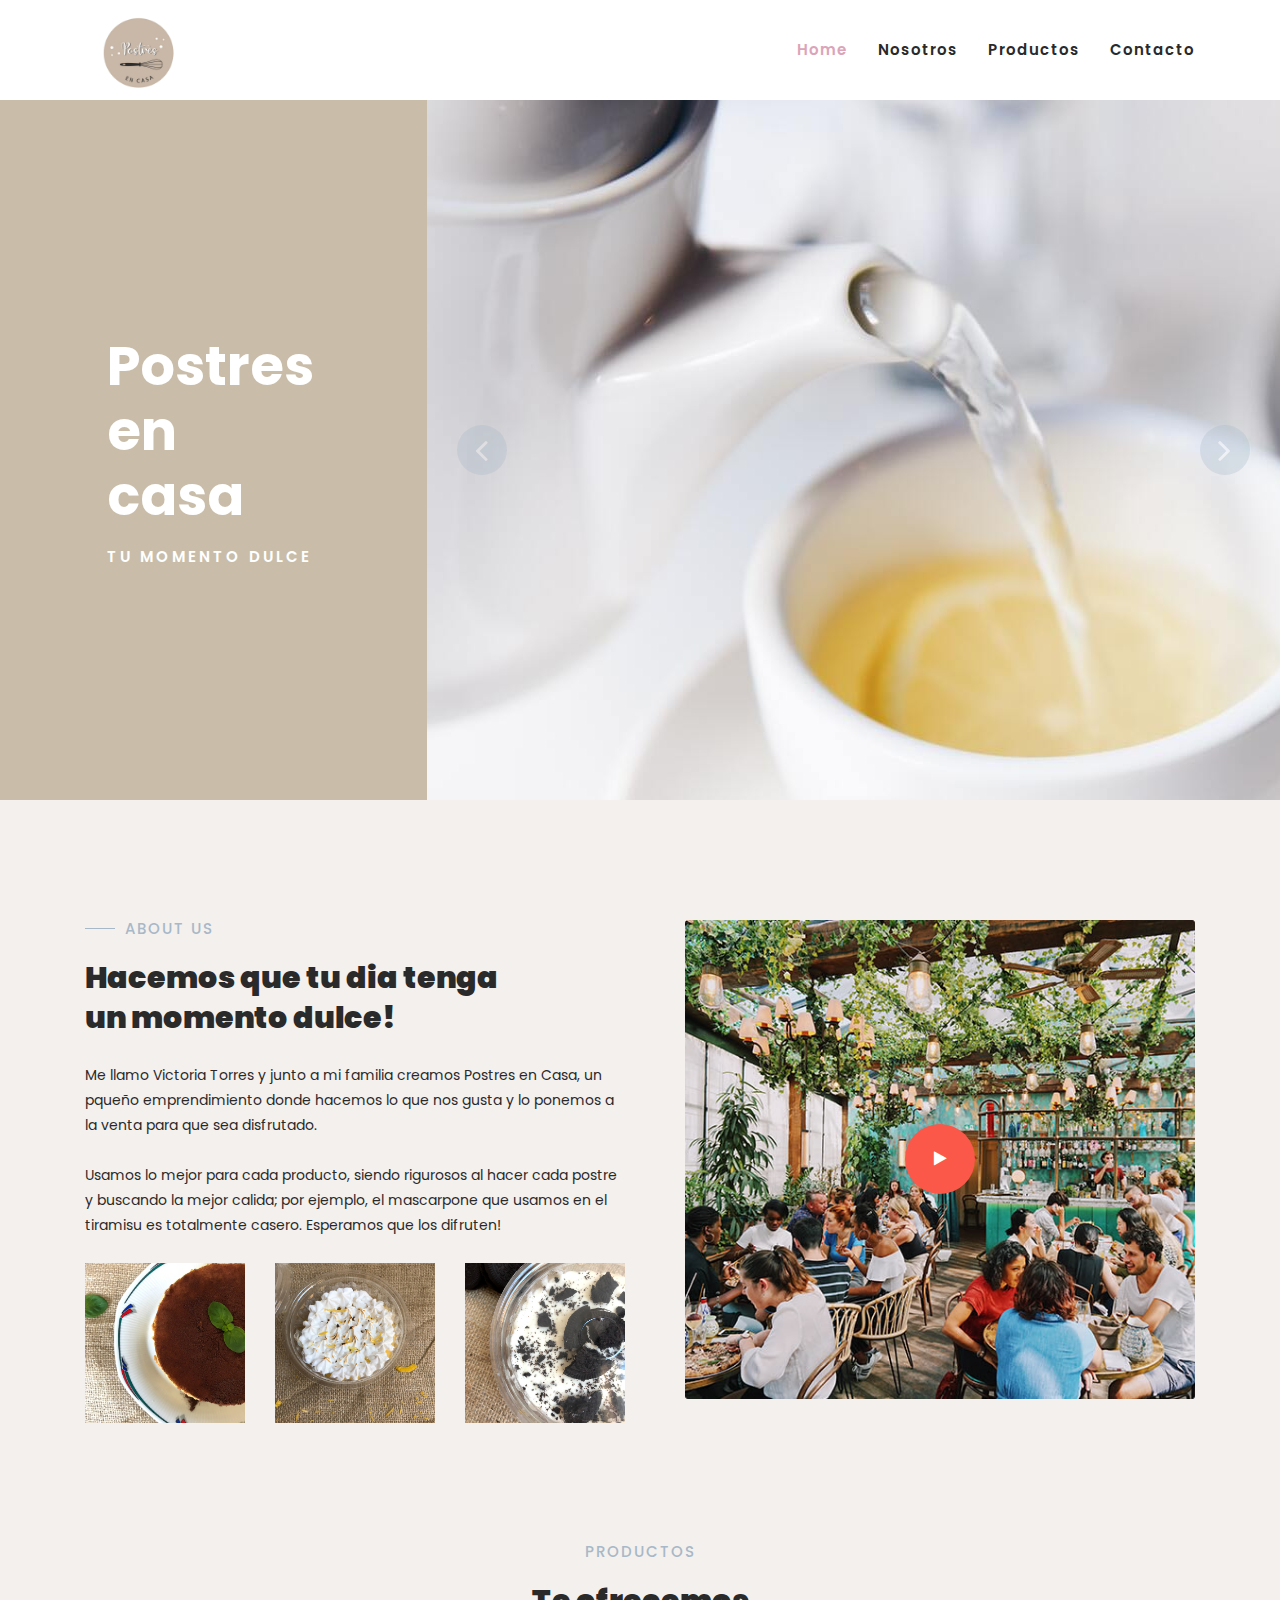
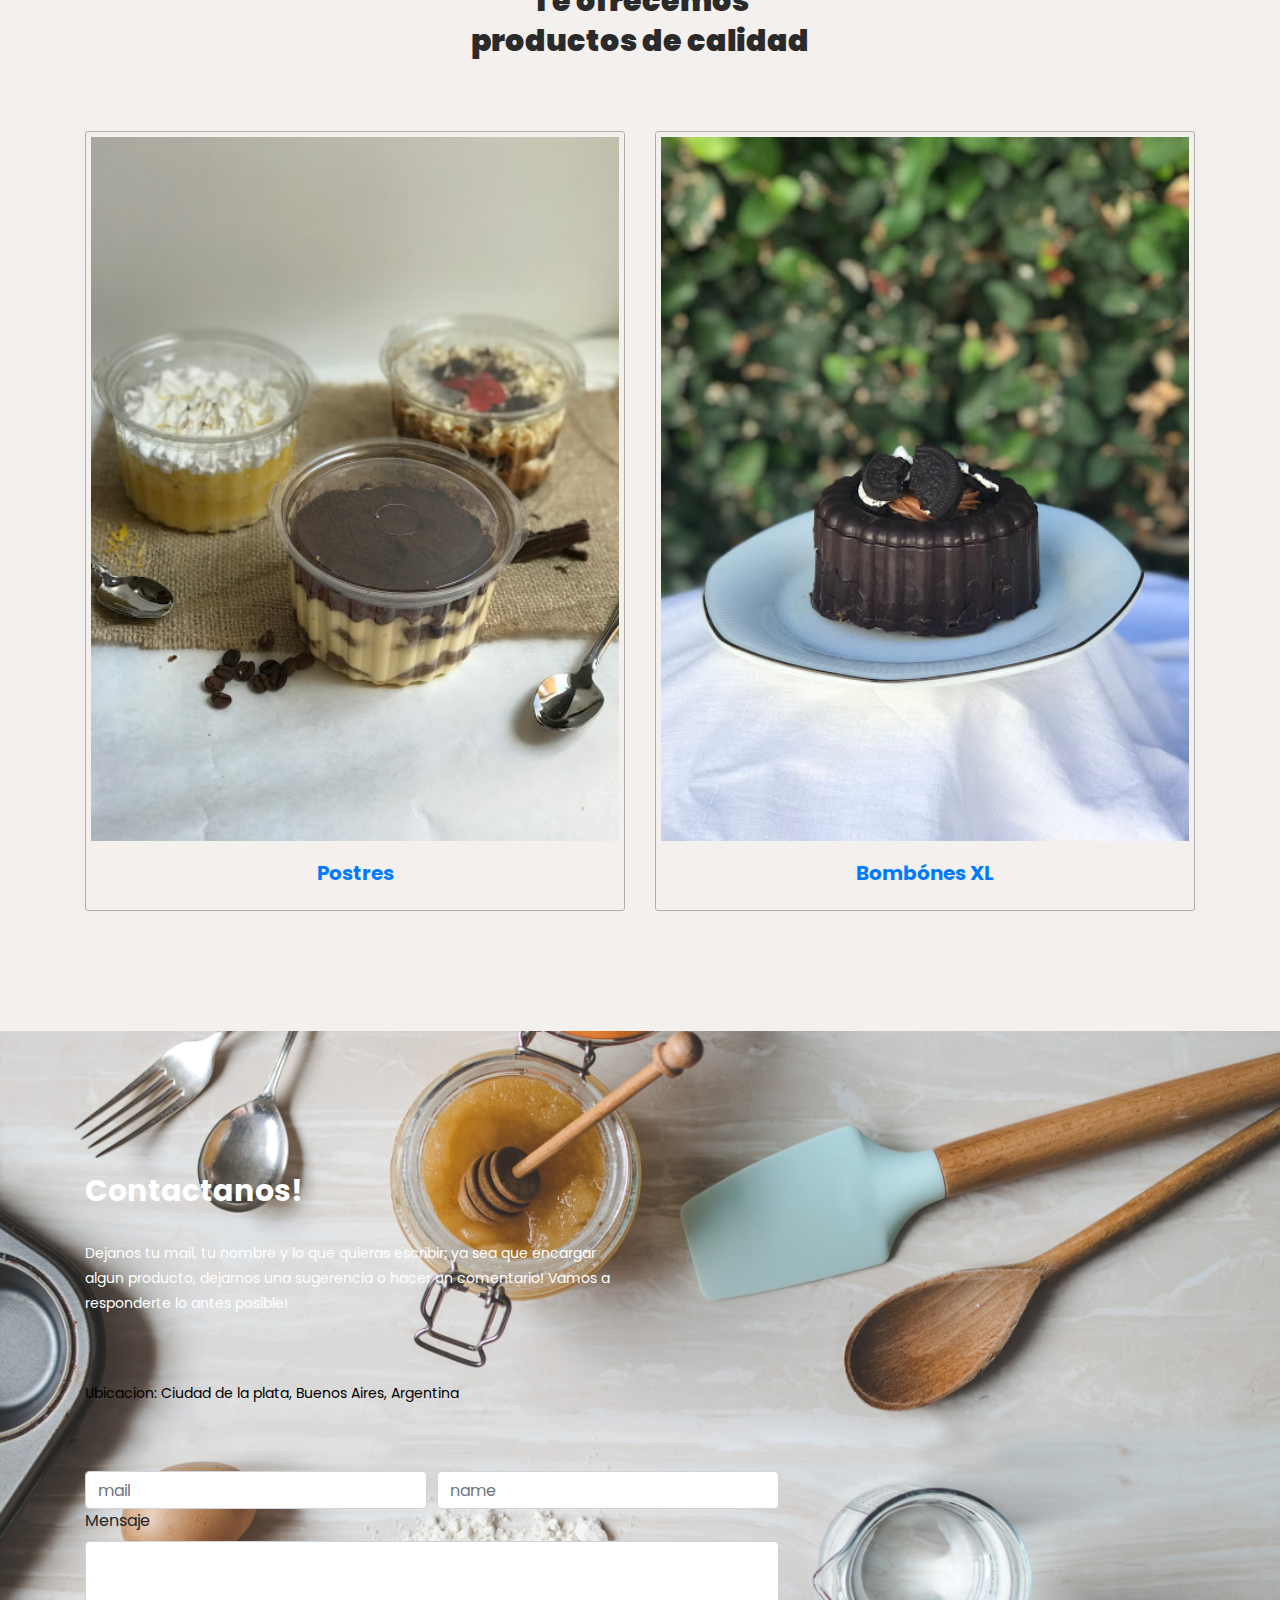
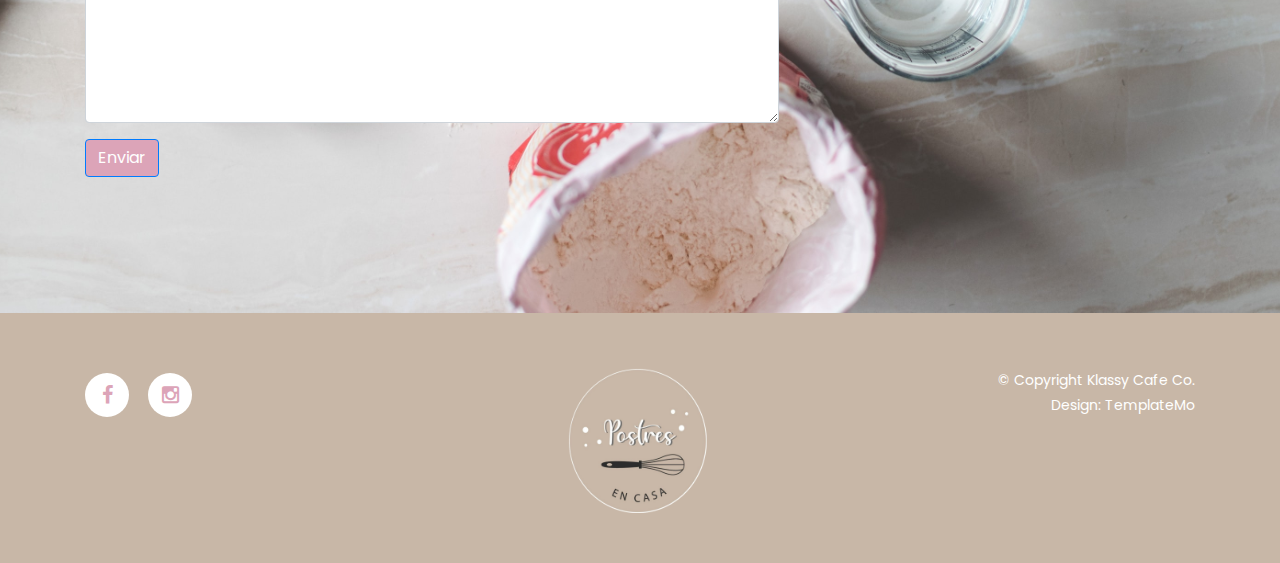
==== index.html @ 0eb0db16 "Update index.html" ====
<!DOCTYPE html>
<html lang="es">

  <head>

    <meta charset="utf-8">
    <meta name="viewport" content="width=device-width, initial-scale=1, shrink-to-fit=no">
    <meta name="description" content="">
    <meta name="author" content="">
    <link href="https://fonts.googleapis.com/css?family=Poppins:100,200,300,400,500,600,700,800,900&display=swap" rel="stylesheet">
    <link href="https://fonts.googleapis.com/css2?family=Dancing+Script:wght@400;500;600;700&display=swap" rel="stylesheet">

      <title>Postres en Casa - La Plata</title>
    
<!--TemplateMo 558 Klassy Cafe https://templatemo.com/tm-558-klassy-cafe-->
    <!-- Additional CSS Files -->
    <link rel="stylesheet" type="text/css" href="assets/css/bootstrap.min.css">

    <link rel="stylesheet" type="text/css" href="assets/css/font-awesome.css">

    <link rel="stylesheet" href="assets/css/templatemo-klassy-cafe.css">

    <link rel="stylesheet" href="assets/css/owl-carousel.css">

    <link rel="stylesheet" href="assets/css/lightbox.css">

    </head>

    <body>

    <!-- ***** Preloader Start ***** -->
    <div id="preloader">
        <div class="jumper">
            <div></div>
            <div></div>
            <div></div>
        </div>
    </div>
    <!-- ***** Preloader End ***** -->


    <!-- ***** Header Area Start ***** -->
    <header class="header-area header-sticky">
        <div class="container">
            <div class="row">
                <div class="col-12">
                    <nav class="main-nav">
                        <!-- ***** Logo Start ***** -->
                        <a href="index.html" class="logo">
                            <img src="assets/images/logo pec.png.png" width="110" height="73" align="klassy cafe html template">
                        </a>
                        <!-- ***** Logo End ***** -->
                        <!-- ***** Menu Start ***** -->
                        <ul class="nav">
                            <li class="scroll-to-section"><a href="#top" class="active">Home</a></li>

                            <li class="scroll-to-section"><a href="#about">Nosotros</a></li>

                        <!--
                            <li class="submenu">
                                <a href="javascript:;">Drop Down</a>
                                <ul>
                                    <li><a href="#">Drop Down Page 1</a></li>
                                    <li><a href="#">Drop Down Page 2</a></li>
                                    <li><a href="#">Drop Down Page 3</a></li>
                                </ul>
                            </li>
                        -->
                            <li class="scroll-to-section"><a href="#chefs">Productos</a></li>


                            <!-- <li class=""><a rel="sponsored" href="https://templatemo.com" target="_blank">External URL</a></li> -->
                            <li class="scroll-to-section"><a href="#reservation">Contacto</a></li>
                        </ul>
                        <a class='menu-trigger'>
                            <span>Menu</span>
                        </a>
                        <!-- ***** Menu End ***** -->
                    </nav>
                </div>
            </div>
        </div>
    </header>
    <!-- ***** Header Area End ***** -->

    <!-- ***** Main Banner Area Start ***** -->
    <div id="top">
        <div class="container-fluid">
            <div class="row">
                <div class="col-lg-4">
                    <div class="left-content">
                        <div class="inner-content">
                            <h5>Postres en casa</h5>
                            <h6>TU MOMENTO DULCE</h6>

                        </div>
                    </div>
                </div>
                <div class="col-lg-8">
                    <div class="main-banner header-text">
                        <div class="Modern-Slider">
                          <!-- Item -->
                          <div class="item">
                            <div class="img-fill">
                                <img src="assets/images/tiramisu-2.jpg" alt="">
                            </div>
                          </div>
                          <!-- // Item -->
                          <!-- Item -->
                          <div class="item">
                            <div class="img-fill">
                                <img src="assets/images/limon.jpg" alt="">
                            </div>
                          </div>
                          <!-- // Item -->
                          <!-- Item -->
                          <div class="item">
                            <div class="img-fill">
                                <img src="assets/images/brownie-2.jpg" alt="brownie">
                            </div>
                          </div>
                          <!-- // Item -->
                        </div>
                    </div>
                </div>
            </div>
        </div>
    </div>
    <!-- ***** Main Banner Area End ***** -->

    <!-- ***** About Area Starts ***** -->
    <section class="section" id="about">
        <div class="container">
            <div class="row">
                <div class="col-lg-6 col-md-6 col-xs-12">
                    <div class="left-text-content">
                        <div class="section-heading">
                            <h6>About Us</h6>
                            <h2>Hacemos que tu dia tenga un momento dulce!</h2>
                        </div>
                        <p>Me llamo Victoria Torres y junto a mi familia creamos Postres en Casa, un pqueño emprendimiento donde hacemos lo que nos gusta y lo ponemos a la venta para que sea disfrutado. <br><br>Usamos lo mejor para cada producto, siendo rigurosos al hacer cada postre y buscando la mejor calida; por ejemplo, el mascarpone que usamos en el tiramisu es totalmente casero. Esperamos que los difruten!</p>
                        <div class="row">
                            <div class="col-4">
                                <img src="assets/images/postre-tiramisu.jpg" alt="tiramisu">
                            </div>
                            <div class="col-4">
                                <img src="assets/images/postre-limon.jpg" alt="lemon cake">
                            </div>
                            <div class="col-4">
                                <img src="assets/images/postre oreo.jpg" alt="postre oreo">
                            </div>
                        </div>
                    </div>
                </div>
                <div class="col-lg-6 col-md-6 col-xs-12">
                    <div class="right-content">
                        <div class="thumb">
                            <a rel="nofollow" href="http://youtube.com"><i class="fa fa-play"></i></a>
                            <img src="assets/images/about-video-bg.jpg" alt="">
                        </div>
                    </div>
                </div>
            </div>
        </div>
    </section>
    <!-- ***** Nosotros Area Ends ***** -->



    <!-- ***** Chefs Area Starts ***** -->
    <section class="section" id="chefs">
        <div class="container">
            <div class="row">
                <div class="col-lg-4 offset-lg-4 text-center">
                    <div class="section-heading">
                        <h6>Productos</h6>
                        <h2>Te ofrecemos productos de calidad</h2>
                    </div>
                </div>
            </div>
            <div class="row">
                <div class="col-lg-6">
                    <div class="chef-item">
                        <div class="thumb">
                            <div class="overlay"></div>

                            <img src="assets/images/postres.jpg" alt="postres">
                        </div>
                        <div class="down-content">
                            <h4><a href="Postres-pag.html" >Postres</a></h4>

                        </div>
                    </div>
                </div>
                <div class="col-lg-6">
                    <div class="chef-item">
                        <div class="thumb">
                            <div class="overlay"></div>

                            <img src="assets/images/bombon.jpg" alt="bombon xl">
                        </div>
                        <div class="down-content">
                            <h4><a href="bombones.html">Bombónes XL</a></h4>

                        </div>
                    </div>
                </div>

            </div>
        </div>
    </section>
    <!-- ***** Chefs Area Ends ***** -->

    <!-- ***** Contact Us Area Starts ***** -->
    <section class="section" id="reservation">
        <div class="container">
            <div class="row">
                <div class="col-lg-6 align-self-center">
                    <div class="center-text-content">
                        <div class="section-heading">

                            <h2>Contactanos!</h2>
                        </div>
                        <p>Dejanos tu mail, tu nombre y lo que quieras escribir; ya sea que encargar algun producto, dejarnos una sugerencia o hacer un comentario! Vamos a responderte lo antes posible!</p>
                           <p id="ubicacion">  Ubicacion: Ciudad de la plata, Buenos Aires, Argentina </p>
                        </div>
                    </div>

                <form method="post" action="https://usebasin.com/f/13419719b58a">
                  <div class="form-group">
                    <div class="col align-self-center">
                        <div class="center-text-content">
                    <div class="form-row">
                    <div class="col">
                      <input type="mail" name="mail" class="form-control" placeholder="mail">
                    </div>
                    <div class="col">
                      <input type="name" name="mail" class="form-control" placeholder="name">
                    </div>
                   </div>
                    <div class="form-group">
                    <label for="exampleFormControlTextarea1">Mensaje</label>
                    <textarea class="form-control" id="exampleFormControlTextarea1" rows="7"></textarea>
                  </div>
                    <button type="submit" id="boton" class="btn btn-primary" alt="boton enviar">Enviar</button>
                  </div>
                </div>
              </div>
          </form>

            </div>

          </div>

      </section>




    <!-- ***** Contact Area Ends ***** -->



    <!-- ***** Footer Start ***** -->
    <footer>
        <div class="container">
            <div class="row">
                <div class="col-lg-4 col-xs-12">
                    <div class="right-text-content">
                            <ul class="social-icons">
                                <li><a href=""><i class="fa fa-facebook"></i></a></li>

                                <li><a href="http://www.instagram.com/postresencasa_lp/" target="_blank"><i class="fa fa-instagram" alt="instagram"></i></a></li>
                            </ul>
                    </div>
                </div>
                <div class="col-lg-4">
                    <div class="logo">
                        <a href="index.html"><img src="assets/images/logo pec.png.png" width="215" height="150" alt=""></a>
                    </div>
                </div>
                <div class="col-lg-4 col-xs-12">
                    <div class="left-text-content">
                        <p>© Copyright Klassy Cafe Co.

                        <br>Design: TemplateMo</p>
                    </div>
                </div>
            </div>
        </div>
    </footer>

    <!-- jQuery -->
    <script src="assets/js/jquery-2.1.0.min.js"></script>

    <!-- Bootstrap -->
    <script src="assets/js/popper.js"></script>
    <script src="assets/js/bootstrap.min.js"></script>

    <!-- Plugins -->
    <script src="assets/js/owl-carousel.js"></script>
    <script src="assets/js/accordions.js"></script>
    <script src="assets/js/datepicker.js"></script>
    <script src="assets/js/scrollreveal.min.js"></script>
    <script src="assets/js/waypoints.min.js"></script>
    <script src="assets/js/jquery.counterup.min.js"></script>
    <script src="assets/js/imgfix.min.js"></script>
    <script src="assets/js/slick.js"></script>
    <script src="assets/js/lightbox.js"></script>
    <script src="assets/js/isotope.js"></script>

    <!-- Global Init -->
    <script src="assets/js/custom.js"></script>
    <script>

        $(function() {
            var selectedClass = "";
            $("p").click(function(){
            selectedClass = $(this).attr("data-rel");
            $("#portfolio").fadeTo(50, 0.1);
                $("#portfolio div").not("."+selectedClass).fadeOut();
            setTimeout(function() {
              $("."+selectedClass).fadeIn();
              $("#portfolio").fadeTo(50, 1);
            }, 500);

            });
        });

    </script>
  </body>
</html>
---- assets/css/templatemo-klassy-cafe.css ----
/*

TemplateMo 558 Klassy Cafe

https://templatemo.com/tm-558-klassy-cafe

*/

/* ---------------------------------------------
Table of contents
------------------------------------------------
01. font & reset css
02. reset
03. global styles
04. header
05. banner
06. features
07. testimonials
08. contact
09. footer
10. preloader
11. search
12. portfolio

--------------------------------------------- */
/*
---------------------------------------------
font & reset css
---------------------------------------------
*/
@import url("https://fonts.googleapis.com/css?family=Poppins:100,200,300,400,500,600,700,800,900");
/*
---------------------------------------------
reset
---------------------------------------------
*/
html, body, div, span, applet, object, iframe, h1, h2, h3, h4, h5, h6, p, blockquote, div
pre, a, abbr, acronym, address, big, cite, code, del, dfn, em, font, img, ins, kbd, q,
s, samp, small, strike, strong, sub, sup, tt, var, b, u, i, center, dl, dt, dd, ol, ul, li,
figure, header, nav, section, article, aside, footer, figcaption {
  margin: 0;
  padding: 0;
  border: 0;
  outline: 0;
}

.clearfix:after {
  content: ".";
  display: block;
  clear: both;
  visibility: hidden;
  line-height: 0;
  height: 0;
}

.clearfix {
  display: inline-block;
}

html[xmlns] .clearfix {
  display: block;
}

* html .clearfix {
  height: 1%;
}

ul, li {
  padding: 0;
  margin: 0;
  list-style: none;
}

header, nav, section, article, aside, footer, hgroup {
  display: block;
}

* {
  box-sizing: border-box;
}

html, body {
  font-family: 'Poppins', sans-serif;
  font-weight: 400;
  background-color: #fff;
  font-size: 16px;
  -ms-text-size-adjust: 100%;
  -webkit-font-smoothing: antialiased;
  -moz-osx-font-smoothing: grayscale;
}

a {
  text-decoration: none !important;
}

h1, h2, h3, h4, h5, h6 {
  margin-top: 0px;
  margin-bottom: 0px;
}

ul {
  margin-bottom: 0px;
}

p {
  font-size: 14px;
  line-height: 25px;
  color: #2a2a2a;
}

/*
---------------------------------------------
global styles
---------------------------------------------
*/
html,
body {
  background: #f4f0ed;
  font-family: 'Poppins', sans-serif;
}

::selection {
  background: #dca4b8;
  color: #fff;
}

::-moz-selection {
  background: #dca4b8;
  color: #fff;
}

@media (max-width: 991px) {
  html, body {
    overflow-x: hidden;
  }
  .mobile-top-fix {
    margin-top: 30px;
    margin-bottom: 0px;
  }
  .mobile-bottom-fix {
    margin-bottom: 30px;
  }
  .mobile-bottom-fix-big {
    margin-bottom: 60px;
  }
}

.main-white-button a {
  font-size: 13px;
  color: #a7b8c8;
  background-color: #fff;
  padding: 12px 25px;
  display: inline-block;
  border-radius: 3px;
  font-weight: 600;
  transition: all .3s;
}

.main-white-button a:hover {
  opacity: 0.9;
}

.main-text-button a {
  font-size: 13px;
  color: #fff;
  font-weight: 600;
  transition: all .3s;
}

.main-text-button a:hover {
  opacity: 0.9;
}

.section-heading h6 {
  position: relative;
  font-size: 15px;
  color: #a7b8c8;
  font-weight: 500;
  letter-spacing: 2px;
  text-transform: uppercase;
  padding-left: 40px;
}

.section-heading h6:before {
  width: 30px;
  height: 1px;
  content: '';
  position: absolute;
  left: 0;
  top: 8px;
  background-color: #a7b8c8;
}

.section-heading h2 {
  line-height: 40px;
  margin-top: 20px;
  margin-bottom: 25px;
  font-size: 30px;
  font-weight: 900;
  color: #2a2a2a;
}


/*
---------------------------------------------
header
---------------------------------------------
*/

.background-header {
  background-color: #fff;
  height: 80px!important;
  position: fixed!important;
  top: 0px;
  left: 0px;
  right: 0px;
  box-shadow: 0px 0px 10px rgba(0,0,0,0.15)!important;
}

.background-header .logo,
.background-header .main-nav .nav li a {
  color: #1e1e1e!important;
}

.background-header .main-nav .nav li:hover a {
  color: #fb5849!important;
}

.background-header .nav li a.active {
  color: #fb5849!important;
}

.header-area {
  background-color: #fff;
  position: absolute;
  top: 0px;
  left: 0px;
  right: 0px;
  z-index: 100;
  height: 100px;
  -webkit-transition: all .5s ease 0s;
  -moz-transition: all .5s ease 0s;
  -o-transition: all .5s ease 0s;
  transition: all .5s ease 0s;
}

.header-area .main-nav {
  min-height: 80px;
  background: transparent;
}

.header-area .main-nav .logo {
  line-height: 100px;
  color: #fff;
  font-size: 28px;
  font-weight: 700;
  text-transform: uppercase;
  letter-spacing: 2px;
  float: left;
  -webkit-transition: all 0.3s ease 0s;
  -moz-transition: all 0.3s ease 0s;
  -o-transition: all 0.3s ease 0s;
  transition: all 0.3s ease 0s;
}

.background-header .main-nav .logo {
  line-height: 75px;
}

.background-header .nav {
  margin-top: 20px !important;
}

.header-area .main-nav .nav {
  float: right;
  margin-top: 30px;
  margin-right: 0px;
  background-color: transparent;
  -webkit-transition: all 0.3s ease 0s;
  -moz-transition: all 0.3s ease 0s;
  -o-transition: all 0.3s ease 0s;
  transition: all 0.3s ease 0s;
  position: relative;
  z-index: 999;
}

.header-area .main-nav .nav li {
  padding-left: 15px;
  padding-right: 15px;
}

.header-area .main-nav .nav li:last-child {
  padding-right: 0px;
}

.header-area .main-nav .nav li a {
  display: block;
  font-weight: 600;
  font-size: 15px;
  color: #2a2a2a;
  text-transform: capitalize;
  -webkit-transition: all 0.3s ease 0s;
  -moz-transition: all 0.3s ease 0s;
  -o-transition: all 0.3s ease 0s;
  transition: all 0.3s ease 0s;
  height: 40px;
  line-height: 40px;
  border: transparent;
  letter-spacing: 1px;
}

.header-area .main-nav .nav li a {
  color: #2a2a2a;
}

.header-area .main-nav .nav li:hover a,
.header-area .main-nav .nav li a.active {
  color: #dca4b8!important;
}

.background-header .main-nav .nav li:hover a,
.background-header .main-nav .nav li a.active {
  color: #dca4b8!important;
  opacity: 1;
}

.header-area .main-nav .nav li.submenu {
  position: relative;
  padding-right: 30px;
}

.header-area .main-nav .nav li.submenu:after {
  font-family: FontAwesome;
  content: "\f107";
  font-size: 12px;
  color: #2a2a2a;
  position: absolute;
  right: 18px;
  top: 12px;
}

.background-header .main-nav .nav li.submenu:after {
  color: #2a2a2a;
}

.header-area .main-nav .nav li.submenu ul {
  position: absolute;
  width: 200px;
  box-shadow: 0 2px 28px 0 rgba(0, 0, 0, 0.06);
  overflow: hidden;
  top: 50px;
  opacity: 0;
  transform: translateY(+2em);
  visibility: hidden;
  z-index: -1;
  transition: all 0.3s ease-in-out 0s, visibility 0s linear 0.3s, z-index 0s linear 0.01s;
}

.header-area .main-nav .nav li.submenu ul li {
  margin-left: 0px;
  padding-left: 0px;
  padding-right: 0px;
}

.header-area .main-nav .nav li.submenu ul li a {
  opacity: 1;
  display: block;
  background: #f7f7f7;
  color: #2a2a2a!important;
  padding-left: 20px;
  height: 40px;
  line-height: 40px;
  -webkit-transition: all 0.3s ease 0s;
  -moz-transition: all 0.3s ease 0s;
  -o-transition: all 0.3s ease 0s;
  transition: all 0.3s ease 0s;
  position: relative;
  font-size: 13px;
  font-weight: 400;
  border-bottom: 1px solid #eee;
}

.header-area .main-nav .nav li.submenu ul li a:hover {
  background: #fff;
  color: #dca4b8!important;
  padding-left: 25px;
}

.header-area .main-nav .nav li.submenu ul li a:hover:before {
  width: 3px;
}

.header-area .main-nav .nav li.submenu:hover ul {
  visibility: visible;
  opacity: 1;
  z-index: 1;
  transform: translateY(0%);
  transition-delay: 0s, 0s, 0.3s;
}

.header-area .main-nav .menu-trigger {
  cursor: pointer;
  display: block;
  position: absolute;
  top: 33px;
  width: 32px;
  height: 40px;
  text-indent: -9999em;
  z-index: 99;
  right: 40px;
  display: none;
}

.background-header .main-nav .menu-trigger {
  top: 23px;
}

.header-area .main-nav .menu-trigger span,
.header-area .main-nav .menu-trigger span:before,
.header-area .main-nav .menu-trigger span:after {
  -moz-transition: all 0.4s;
  -o-transition: all 0.4s;
  -webkit-transition: all 0.4s;
  transition: all 0.4s;
  background-color: #1e1e1e;
  display: block;
  position: absolute;
  width: 30px;
  height: 2px;
  left: 0;
}

.background-header .main-nav .menu-trigger span,
.background-header .main-nav .menu-trigger span:before,
.background-header .main-nav .menu-trigger span:after {
  background-color: #1e1e1e;
}

.header-area .main-nav .menu-trigger span:before,
.header-area .main-nav .menu-trigger span:after {
  -moz-transition: all 0.4s;
  -o-transition: all 0.4s;
  -webkit-transition: all 0.4s;
  transition: all 0.4s;
  background-color: #1e1e1e;
  display: block;
  position: absolute;
  width: 30px;
  height: 2px;
  left: 0;
  width: 75%;
}

.background-header .main-nav .menu-trigger span:before,
.background-header .main-nav .menu-trigger span:after {
  background-color: #1e1e1e;
}

.header-area .main-nav .menu-trigger span:before,
.header-area .main-nav .menu-trigger span:after {
  content: "";
}

.header-area .main-nav .menu-trigger span {
  top: 16px;
}

.header-area .main-nav .menu-trigger span:before {
  -moz-transform-origin: 33% 100%;
  -ms-transform-origin: 33% 100%;
  -webkit-transform-origin: 33% 100%;
  transform-origin: 33% 100%;
  top: -10px;
  z-index: 10;
}

.header-area .main-nav .menu-trigger span:after {
  -moz-transform-origin: 33% 0;
  -ms-transform-origin: 33% 0;
  -webkit-transform-origin: 33% 0;
  transform-origin: 33% 0;
  top: 10px;
}

.header-area .main-nav .menu-trigger.active span,
.header-area .main-nav .menu-trigger.active span:before,
.header-area .main-nav .menu-trigger.active span:after {
  background-color: transparent;
  width: 100%;
}

.header-area .main-nav .menu-trigger.active span:before {
  -moz-transform: translateY(6px) translateX(1px) rotate(45deg);
  -ms-transform: translateY(6px) translateX(1px) rotate(45deg);
  -webkit-transform: translateY(6px) translateX(1px) rotate(45deg);
  transform: translateY(6px) translateX(1px) rotate(45deg);
  background-color: #1e1e1e;
}

.background-header .main-nav .menu-trigger.active span:before {
  background-color: #1e1e1e;
}

.header-area .main-nav .menu-trigger.active span:after {
  -moz-transform: translateY(-6px) translateX(1px) rotate(-45deg);
  -ms-transform: translateY(-6px) translateX(1px) rotate(-45deg);
  -webkit-transform: translateY(-6px) translateX(1px) rotate(-45deg);
  transform: translateY(-6px) translateX(1px) rotate(-45deg);
  background-color: #1e1e1e;
}

.background-header .main-nav .menu-trigger.active span:after {
  background-color: #1e1e1e;
}

.header-area.header-sticky {
  min-height: 80px;
}

.header-area .nav {
  margin-top: 30px;
}

.header-area.header-sticky .nav li a.active {
  color: #fb5849;
}

@media (max-width: 1200px) {
  .header-area .main-nav .nav li {
    padding-left: 12px;
    padding-right: 12px;
  }
  .header-area .main-nav:before {
    display: none;
  }
}

@media (max-width: 767px) {
  .header-area .main-nav .logo {
    color: #1e1e1e;
  }
  .header-area.header-sticky .nav li a:hover,
  .header-area.header-sticky .nav li a.active {
    color: #fb5849!important;
    opacity: 1;
  }
  .header-area.header-sticky .nav li.search-icon a {
    width: 100%;
  }
  .header-area {
    background-color: #f7f7f7;
    padding: 0px 15px;
    height: 100px;
    box-shadow: none;
    text-align: center;
  }
  .header-area .container {
    padding: 0px;
  }
  .header-area .logo {
    margin-left: 30px;
  }
  .header-area .menu-trigger {
    display: block !important;
  }
  .header-area .main-nav {
    overflow: hidden;
  }
  .header-area .main-nav .nav {
    float: none;
    width: 100%;
    display: none;
    -webkit-transition: all 0s ease 0s;
    -moz-transition: all 0s ease 0s;
    -o-transition: all 0s ease 0s;
    transition: all 0s ease 0s;
    margin-left: 0px;
  }
  .header-area .main-nav .nav li:first-child {
    border-top: 1px solid #eee;
  }
  .header-area.header-sticky .nav {
    margin-top: 100px !important;
  }
  .header-area .main-nav .nav li {
    width: 100%;
    background: #fff;
    border-bottom: 1px solid #eee;
    padding-left: 0px !important;
    padding-right: 0px !important;
  }
  .header-area .main-nav .nav li a {
    height: 50px !important;
    line-height: 50px !important;
    padding: 0px !important;
    border: none !important;
    background: #f7f7f7 !important;
    color: #191a20 !important;
  }
  .header-area .main-nav .nav li a:hover {
    background: #eee !important;
    color: #fb5849!important;
  }
  .header-area .main-nav .nav li.submenu ul {
    position: relative;
    visibility: inherit;
    opacity: 1;
    z-index: 1;
    transform: translateY(0%);
    transition-delay: 0s, 0s, 0.3s;
    top: 0px;
    width: 100%;
    box-shadow: none;
    height: 0px;
  }
  .header-area .main-nav .nav li.submenu ul li a {
    font-size: 12px;
    font-weight: 400;
  }
  .header-area .main-nav .nav li.submenu ul li a:hover:before {
    width: 0px;
  }
  .header-area .main-nav .nav li.submenu ul.active {
    height: auto !important;
  }
  .header-area .main-nav .nav li.submenu:after {
    color: #3B566E;
    right: 25px;
    font-size: 14px;
    top: 15px;
  }
  .header-area .main-nav .nav li.submenu:hover ul, .header-area .main-nav .nav li.submenu:focus ul {
    height: 0px;
  }
}

@media (min-width: 767px) {
  .header-area .main-nav .nav {
    display: flex !important;
  }
}


/*
---------------------------------------------
banner
---------------------------------------------
*/

#top {
  padding-top: 100px;
}

#top .col-lg-4,
#top .col-lg-8 {
  padding: 0px;
}

#top .left-content {
  background-image: url(../images/color-fondo.png);
  background-position: center center;
  background-repeat: no-repeat;
  background-size: cover;
  position: relative;
  width: 100%;
  height: 100%;
}

#top .left-content .inner-content {
  position: absolute;
  top: 50%;
  transform: translate(-50%, -50%);
  left: 50%;
}

#top .left-content h5 {
  font-family: 'Poppins',cursive ;
  color: #ffffff;
  font-size: 54px;
  font-weight: 700;
  margin-bottom: 20px;
}

#top .left-content h6 {
  font-size: 15px;
  text-transform: uppercase;
  font-weight: 600;
  color: #fff;
  letter-spacing: 3px;
  margin-top: 5px;
}

#top .left-content .main-white-button  {
  margin-top: 25px;
  margin-bottom: 10px;
}

#top .left-content .main-white-button a {
  display: inline-block;
}

/* ==== Main CSS === */
.img-fill{
  width: 100%;
  display: block;
  overflow: hidden;
  position: relative;
  text-align: center
}

.img-fill img {
  min-height: 100%;
  min-width: 100%;
  position: relative;
  display: inline-block;
  max-width: none;
}

*,
*:before,
*:after {
  -webkit-box-sizing: border-box;
  box-sizing: border-box;
  -webkit-font-smoothing: antialiased;
  -moz-osx-font-smoothing: grayscale;
}

.Grid1k {
  padding: 0 15px;
  max-width: 1200px;
  margin: auto;
}

.blocks-box,
.slick-slider {
  margin: 0;
  padding: 0!important;
}

.slick-slide {
  float: left /* If RTL Make This Right */ ;
  padding: 0;
}

/* ==== Slider Style === */
.Modern-Slider .item .img-fill{
  height:100%;
  max-height: 700px;
  background:#000;
}

.Modern-Slider .item .info > div{
  display:inline-block!important;
  vertical-align:middle;
}

.Modern-Slider .NextArrow {
  position:absolute;
  top:50%;
  transform: translateY(-25px);
  right:30px;
  width: 50px;
  height: 50px;
  background-color: #a7b8c8;
  border:0 none;
  line-height: 44px;
  border-radius: 50%;
  text-align:center;
  font-size: 36px;
  font-family: 'FontAwesome';
  color:#FFF;
  z-index:5;
  outline: none;
  opacity: 0.3;
  transition: all .3s;
}

.Modern-Slider .NextArrow:hover {
  opacity: 1;
}

.Modern-Slider .NextArrow:before{
  content:'\f105';
}

.Modern-Slider .PrevArrow {
  position:absolute;
  top:50%;
  transform: translateY(-25px);
  left:30px;
  width: 50px;
  height: 50px;
  background-color: #a7b8c8;
  border:0 none;
  line-height: 44px;
  border-radius: 50%;
  text-align:center;
  font-size: 36px;
  font-family: 'FontAwesome';
  color:#FFF;
  z-index:5;
  outline: none;
  opacity: 0.3;
  transition: all .3s;
}

.Modern-Slider .PrevArrow:hover {
  opacity: 1;
}

.Modern-Slider .PrevArrow:before{
  content:'\f104';
}

ul.slick-dots {
  display: none!important;
}

.Modern-Slider .item.slick-active{
  animation:Slick-FastSwipeIn 1s both;
}

.Modern-Slider .buttons {
  position: relative;
}

.Modern-Slider {background:#000;}


/* ==== Slick Slider Css Ruls === */
.slick-slider{position:relative;display:block;-webkit-user-select:none;-moz-user-select:none;-ms-user-select:none;user-select:none;-webkit-touch-callout:none;-khtml-user-select:none;-ms-touch-action:pan-y;touch-action:pan-y;-webkit-tap-highlight-color:transparent}
.slick-list{position:relative;display:block;overflow:hidden;margin:0;padding:0}
.slick-list:focus{outline:none}.slick-list.dragging{cursor:hand}
.slick-slider .slick-track,.slick-slider .slick-list{-webkit-transform:translate3d(0,0,0);-ms-transform:translate3d(0,0,0);transform:translate3d(0,0,0)}
.slick-track{position:relative;top:0;left:0;display:block}
.slick-track:before,.slick-track:after{display:table;content:''}.slick-track:after{clear:both}
.slick-loading .slick-track{visibility:hidden}
.slick-slide{display:none;float:left /* If RTL Make This Right */ ;height:100%;min-height:1px}
.slick-slide.dragging img{pointer-events:none}
.slick-initialized .slick-slide{display:block}
.slick-loading .slick-slide{visibility:hidden}
.slick-vertical .slick-slide{display:block;height:auto;border:1px solid transparent}


/*
---------------------------------------------
about
---------------------------------------------
*/

#about {
  margin-top: 20px;
  padding: 100px 0px 0px 0px;
  position: relative;
  z-index: 9;
}

#about .section-heading h2 {
  padding-right: 120px;
}

#about img {
  width: 100%;
  overflow: hidden;
}

#about .left-text-content p {
  margin-bottom: 25px;
}

#about .right-content {
  margin-left: 30px;
}

#about .right-content .thumb {
  position: relative;
}

#about .right-content .thumb a {
  position: absolute;
  left: 50%;
  top: 50%;
  width: 70px;
  height: 70px;
  display: inline-block;
  line-height: 70px;
  text-align: center;
  background-color: #fb5849;
  color: #fff;
  border-radius: 50%;
  transform: translate(-35px, -35px);
  transition: all .3s;
}

#about .right-content .thumb a:hover {
  opacity: .9;
}


/*
---------------------------------------------
menu
---------------------------------------------
*/

#menu {
  margin-top: 120px;
  background-color: #fffafa;
  padding: 120px 0px;
}

#menu .section-heading {
  margin-bottom: 80px;
}

.card {
  margin: 0 auto;
  max-width: 100%;
  min-height: 400px;
  overflow: hidden;
  background-size: cover;
  background-repeat: no-repeat;
  overflow: hidden;
}

.card1 {
  background-image: url(../images/menu-item-01.jpg);
}
.card2 {
  background-image: url(../images/menu-item-02.jpg);
}
.card3 {
  background-image: url(../images/menu-item-03.jpg);
}
.card4 {
  background-image: url(../images/menu-item-04.jpg);
}
.card5 {
  background-image: url(../images/menu-item-05.jpg);
}

.info {
  position: relative;
  width: 100%;
  background-color: #fb5849;
  border: 1px solid #fb5849;
  transform: translateY(100%)
  translateY(120px)
  translateZ(0);
  transition: transform 0.5s ease-out;
}

.card:hover .info,
.card:hover .info:before {
  transform: translateY(200px) translateZ(0);
}

.title {
  margin: 0;
  padding: 30px 30px 20px 30px;
  font-size: 20px;
  font-weight: 700;
  color: #fff;
}

.description {
  padding: 0px 30px;
  color: #fff;
}

#menu .price h6 {
  position: absolute;
  width: 70px;
  height: 70px;
  background-color: #fb5849;
  font-size: 20px;
  font-weight: 700;
  color: #fff;
  border-radius: 3px;
  text-align: center;
  line-height: 70px;
}

#menu .card .main-text-button {
  margin-left: 30px;
  margin-top: 20px;
  padding-bottom: 30px;
}

#menu .owl-menu-item {
  position: relative;
}

#menu .owl-nav {
  text-align: center;
  position: absolute;
  width: 100%;
  bottom: -80px;
  transform: translateY(5px);
}

#menu .owl-dots {
  display: none;
}

#menu .owl-nav .owl-prev{
  margin-right: 10px;
  outline: none;
}

#menu .owl-nav .owl-prev span,
#menu .owl-nav .owl-next span {
  opacity: 0;
}

#menu .owl-nav .owl-prev:before {
  display: inline-block;
  font-family: 'FontAwesome';
  color: #fb5849;
  font-size: 25px;
  font-weight: 700;
  content: '\f104';
}

#menu .owl-nav .owl-prev {
  opacity: 0.75;
  transition: all .5s;
}

#menu .owl-nav .owl-prev:hover {
  opacity: 1;
}

#menu .owl-nav .owl-next {
  opacity: 0.75;
  transition: all .5s;
}

#menu .owl-nav .owl-next:hover {
  opacity: 1;
}

#menu .owl-nav .owl-next{
  margin-left: 10px;
  outline: none;
}

#menu .owl-nav .owl-next:before {
  display: inline-block;
  font-family: 'FontAwesome';
  color: #fb5849;
  font-size: 25px;
  font-weight: 700;
  content: '\f105';
}


/*
---------------------------------------------
chefs
---------------------------------------------
*/

#chefs {
  padding-top: 120px;
}

#chefs .section-heading {
  margin-bottom: 70px;
}

#chefs .section-heading h6 {
  padding-left: 0px;
}

#chefs .section-heading h6:before {
  display: none;
}

#chefs .chef-item {
  text-align: center;
  border: 1px solid #afafaf;
  padding: 5px;
  transition: all .5s;
  border-radius: 3px;
}

#chefs .chef-item:hover {
  border-color: #dca4b8;
}

#chefs .chef-item:hover .down-content h4 {
  color: #dca4b8;
}

#chefs .chef-item .thumb {
  position: relative;
}

#chefs .chef-item .thumb img {
  width: 100%;
  overflow: hidden;
  position: relative;
}

#chefs .chef-item .thumb .overlay {
  position: absolute;
  background-color: #2a2a2a;
  border-radius: 3px;
  top: 0;
  bottom: 0;
  left: 0;
  right: 0;
  z-index: 1;
  opacity: 0;
  visibility: hidden;
  transition: all .3s;
}

#chefs .chef-item .thumb ul.social-icons {
  position: absolute;
  z-index: 11;
  top: 50%;
  left: 50%;
  transform: translate(-50%, -50%);
  width: 100%;
  transition: all .5s;
  opacity: 0;
  visibility: hidden;
}

#chefs .chef-item .thumb ul.social-icons li {
  display: inline-block;
  margin: 0px 5px;
}

#chefs .chef-item .thumb ul.social-icons li a {
  width: 40px;
  height: 40px;
  background-color: #fff;
  color: #2a2a2a;
  border-radius: 50%;
  text-align: center;
  line-height: 40px;
  display: inline-block;
  transition: all .5s;
}

#chefs .chef-item .thumb ul.social-icons li a:hover {
  background-color: #dca4b8;
}

#chefs .chef-item:hover .overlay {
  opacity: .9;
  visibility: visible;
}

#chefs .chef-item:hover ul.social-icons {
  opacity: 1;
  visibility: visible;
}

#chefs .chef-item .down-content {
  padding: 20px 0px;
}

#chefs .chef-item .down-content h4 {
  transition: all .3s;
  font-size: 20px;
  font-weight: 700;
  color: #2a2a2a;
}

#chefs .chef-item .down-content span {
  font-size: 14px;
  color: #2a2a2a;
}


/*
---------------------------------------------
reservation
---------------------------------------------
*/

#reservation .section-heading {
  margin-bottom: 30px;
}

#reservation .section-heading h6 {
  color: #fff;
}

#reservation .section-heading h2 {
  color: #fff;
  font-weight: 700;
}

#reservation .section-heading h6:before {
  background-color: #fff;
}

#reservation p {
  color: #fff;
  margin-bottom: 65px;
}

#reservation {
  margin-top: 120px;

  padding: 120px 0px;
  background-image: url(../images/ingedientes-2.jpg);
  background-position: center center;
  background-repeat: no-repeat;
  background-size: cover;
}

#reservation .phone,
#reservation .message {
  background-color: #fff;
  border-radius: 5px;
  text-align: center;
  padding: 0px 0px 20px 0px;
}

#reservation .phone i,
#reservation .message i {
  width: 70px;
  height: 70px;
  display: inline-block;
  text-align: center;
  line-height: 70px;
  color: #fff;
  background-color: #dca4b8;
  border-radius: 50%;
  font-size: 24px;
  margin-top: -35px;
  text-align: center;
  margin-left: auto;
  margin-right: auto;
}

#reservation .phone h4,
#reservation .message h4 {
  font-size: 20px;
  font-weight: 700;
  margin-top: 15px;
  margin-bottom: 10px;
}

#reservation .phone span a,
#reservation .message span a {
  font-size: 14px;
  color: #2a2a2a;
  transition: all .3s;
}

#reservation .phone span a:hover,
#reservation .message span a:hover {
  color: #dca4b8;
}

#contact {
  margin-left: 30px;
  padding: 45px 30px;
  background-color: #fff;
  border-radius: 5px;
}

#contact h4 {
  text-align: center;
  font-weight: 700;
  font-size: 30px;
  color: #2a2a2a;
  margin-bottom: 30px;
}

.datepicker-days {
  padding: 30px;
  cursor: pointer;
}

.contact-form input,
.contact-form textarea,
.contact-form select {
  color: #2a2a2a;
  font-size: 14px;
  border: 1px solid #ddd;
  background-color: #fff;
  width: 100%;
  height: 46px;
  border-radius: 5px;
  outline: none;
  padding-top: 3px;
  padding-left: 20px;
  padding-right: 20px;
  -webkit-appearance: none;
  -moz-appearance: none;
  appearance: none;
  margin-bottom: 15px;
}

.contact-form input:focus,
.contact-form textarea:focus,
.contact-form select:focus {
  border-color: #fb5849;
}

.contact-form button {
  margin-top: -10px;
  font-size: 13px;
  color: #fff;
  background-color: #fb5849;
  padding: 12px 25px;
  width: 100%;
  box-shadow: none;
  border: none;
  display: inline-block;
  border-radius: 3px;
  font-weight: 600;
  transition: all .3s;
}

.contact-form button:hover {
  opacity: .9;

}

.contact-form textarea {
  height: 150px;
  resize: none;
  padding: 20px;

}
#boton{
  background-color: #dca4b8;
}



.contact-form ::-webkit-input-placeholder { /* Edge */
  color: #2a2a2a;
}

.contact-form :-ms-input-placeholder { /* Internet Explorer 10-11 */
  color: #2a2a2a;
}

.contact-form ::placeholder {
  color: #2a2a2a;
}

#ubicacion {
  color: #000000!important;
  
}




/*
---------------------------------------------
offers
---------------------------------------------
*/

#offers {
  padding-top: 120px;
}

#offers .section-heading {
  margin-bottom: 70px;
}

#offers .section-heading h6 {
  padding-left: 0px;
}

#offers .section-heading h6:before {
  display: none;
}

#offers .heading-tabs {
  text-align: center;
}

#offers .heading-tabs .main-dark-button {
  text-align: right;
}

#offers #tabs ul {
  padding: 0;
}
#offers #tabs ul li {
  display: inline-block;
  margin: 0px 15px;
}
#offers #tabs ul li:last-child {
  margin-right: 0px;
}
#offers #tabs ul li:first-child {
  margin-left: 0px;
}
#offers #tabs ul li a {
  text-transform: capitalize;
  width: 100%;
  display: inline-block;
  font-size: 15px;
  color: #2a2a2a;
  font-weight: 600;
  transition: all 0.3s;
  text-align: center;
}

#offers #tabs ul li a img {
  display: block;
  margin: 0 auto 15px auto;
}
#offers #tabs ul .ui-tabs-active a {
  color: #fb5849;
  position: relative;
}
#offers #tabs ul .ui-tabs-active span {
  color: #1e1e1e;
}
#offers .tabs-content {
  margin-top: 60px;
  text-align: left;
  display: inline-block;
  transition: all 0.3s;
}
#offers .tabs-content .tab-item {
  position: relative;
  margin-bottom: 60px;
}
#offers .tabs-content img {
  float: left;
  width: 100px;
  max-width: 100px;
  margin-right: 20px;
  border-radius: 5px;
}
#offers .tabs-content h4 {
  padding-top: 10px;
  font-size: 20px;
  font-weight: 700;
  color: #2a2a2a;
  margin-bottom: 10px;
  margin-right: 100px;
}

#offers .tabs-content p {
  margin-right: 100px;
}

#offers .tabs-content .left-list {
  margin-right: 15px;
}

#offers .tabs-content .right-list {
  margin-left: 15px;
}

#offers .tabs-content .price h6 {
  position: absolute;
  top: 15px;
  right: 0;
  width: 70px;
  height: 70px;
  background-color: #fb5849;
  display: inline-block;
  text-align: center;
  line-height: 70px;
  border-radius: 3px;
  font-size: 18px;
  font-weight: 700;
  color: #fff;
}


/*
---------------------------------------------
footer
---------------------------------------------
*/

footer {
  margin-top: px;
  padding: 50px 0px;
  background-color: #c8b7a7;
}

footer .left-text-content p {
  margin-top: 5px;
  color: #fff;
  font-size: 14px;
  text-align: right;
}

footer .right-text-content p {
  color: #fff;
  font-size: 14px;
  margin-right: 15px;
  text-transform: uppercase;
}


footer .right-text-content {
  text-align: left;
  margin-top: 10px;
}

footer .logo {
  text-align: center;
}

footer .right-text-content ul li {
  display: inline-block;
  margin-left: 15px;
}
footer .right-text-content ul li:first-child {
  margin-left: 0px;
}


footer .right-text-content ul li a {
  width: 44px;
  height: 44px;
  display: inline-block;
  text-align: center;
  line-height: 44px;
  font-size: 20px;
  background-color: #fff;
  border-radius: 50%;
  color: #dca4b8;
  -webkit-transition: all 0.5s ease 0s;
  -moz-transition: all 0.5s ease 0s;
  -o-transition: all 0.5s ease 0s;
  transition: all 0.5s ease 0s;
}

footer .right-text-content ul li a:hover {
  color: #2a2a2a;
}

/*
---------------------------------------------
responsive
---------------------------------------------
*/

@media (max-width: 992px) {
  #top {
    padding-top: 100px;
    height: auto;
  }
  .header-area .main-nav .nav li.submenu:after {
    right: 3px;
  }
  .header-area .main-nav .nav li.submenu {
    padding-right: 15px;
  }
  .header-area .main-nav .nav li {
    padding-right: 5px;
    padding-left: 5px;
  }
  .header-area .main-nav .nav li a {
    font-size: 14px;
    letter-spacing: 0px;
  }
  #top .left-content {
    text-align: center;
    padding: 25% 0px;
  }
  #about .right-content {
    margin-left: 0px;
    margin-top: 30px;
  }
  #chefs .chef-item {
    margin-bottom: 30px;
  }
  #reservation .phone {
    margin-bottom: 60px;
  }
  #contact {
    margin-left: 0px;
    margin-top: 30px;
  }
  #offers .tabs-content .left-list {
    margin-right: 0px;
  }

  #offers .tabs-content .right-list {
    margin-left: 0px;
  }
  footer .right-text-content {
    text-align: center;
    margin-bottom: 30px;
  }
  footer .left-text-content p {
    text-align: center;
    margin-top: 30px;
  }
}





#preloader {
  overflow: hidden;
  background-color: #fb5849;
  left: 0;
  right: 0;
  top: 0;
  bottom: 0;
  position: fixed;
  z-index: 99999;
  color: #fff;
}

#preloader .jumper {
  left: 0;
  top: 0;
  right: 0;
  bottom: 0;
  display: block;
  position: absolute;
  margin: auto;
  width: 50px;
  height: 50px;
}

#preloader .jumper > div {
  background-color: #fff;
  width: 10px;
  height: 10px;
  border-radius: 100%;
  -webkit-animation-fill-mode: both;
  animation-fill-mode: both;
  position: absolute;
  opacity: 0;
  width: 50px;
  height: 50px;
  -webkit-animation: jumper 1s 0s linear infinite;
  animation: jumper 1s 0s linear infinite;
}

#preloader .jumper > div:nth-child(2) {
  -webkit-animation-delay: 0.33333s;
  animation-delay: 0.33333s;
}

#preloader .jumper > div:nth-child(3) {
  -webkit-animation-delay: 0.66666s;
  animation-delay: 0.66666s;
}

@-webkit-keyframes jumper {
  0% {
    opacity: 0;
    -webkit-transform: scale(0);
    transform: scale(0);
  }
  5% {
    opacity: 1;
  }
  100% {
    -webkit-transform: scale(1);
    transform: scale(1);
    opacity: 0;
  }
}

@keyframes jumper {
  0% {
    opacity: 0;
    -webkit-transform: scale(0);
    transform: scale(0);
  }
  5% {
    opacity: 1;
  }
  100% {
    opacity: 0;
  }
}
---- assets/css/owl-carousel.css ----
/**
 * Owl Carousel v2.3.4
 * Copyright 2013-2018 David Deutsch
 * Licensed under: SEE LICENSE IN https://github.com/OwlCarousel2/OwlCarousel2/blob/master/LICENSE
 */
/*
 *  Owl Carousel - Core
 */
.owl-carousel {
  display: none;
  width: 100%;
  -webkit-tap-highlight-color: transparent;
  /* position relative and z-index fix webkit rendering fonts issue */
  position: relative;
  z-index: 1; }
  .owl-carousel .owl-stage {
    position: relative;
    -ms-touch-action: pan-Y;
    touch-action: manipulation;
    -moz-backface-visibility: hidden;
    /* fix firefox animation glitch */ }
  .owl-carousel .owl-stage:after {
    content: ".";
    display: block;
    clear: both;
    visibility: hidden;
    line-height: 0;
    height: 0; }
  .owl-carousel .owl-stage-outer {
    position: relative;
    overflow: hidden;
    /* fix for flashing background */
    -webkit-transform: translate3d(0px, 0px, 0px); }
  .owl-carousel .owl-wrapper,
  .owl-carousel .owl-item {
    -webkit-backface-visibility: hidden;
    -moz-backface-visibility: hidden;
    -ms-backface-visibility: hidden;
    -webkit-transform: translate3d(0, 0, 0);
    -moz-transform: translate3d(0, 0, 0);
    -ms-transform: translate3d(0, 0, 0); }
  .owl-carousel .owl-item {
    position: relative;
    min-height: 1px;
    float: left;
    -webkit-backface-visibility: hidden;
    -webkit-tap-highlight-color: transparent;
    -webkit-touch-callout: none; }
  .owl-carousel .owl-item img {
    display: block;
    width: 100%; }
  .owl-carousel .owl-nav.disabled,
  .owl-carousel .owl-dots.disabled {
    display: none; }
  .owl-carousel .owl-nav .owl-prev,
  .owl-carousel .owl-nav .owl-next,
  .owl-carousel .owl-dot {
    cursor: pointer;
    -webkit-user-select: none;
    -khtml-user-select: none;
    -moz-user-select: none;
    -ms-user-select: none;
    user-select: none; }
  .owl-carousel .owl-nav button.owl-prev,
  .owl-carousel .owl-nav button.owl-next,
  .owl-carousel button.owl-dot {
    background: none;
    color: inherit;
    border: none;
    padding: 0 !important;
    font: inherit; }
  .owl-carousel.owl-loaded {
    display: block; }
  .owl-carousel.owl-loading {
    opacity: 0;
    display: block; }
  .owl-carousel.owl-hidden {
    opacity: 0; }
  .owl-carousel.owl-refresh .owl-item {
    visibility: hidden; }
  .owl-carousel.owl-drag .owl-item {
    -ms-touch-action: pan-y;
        touch-action: pan-y;
    -webkit-user-select: none;
    -moz-user-select: none;
    -ms-user-select: none;
    user-select: none; }
  .owl-carousel.owl-grab {
    cursor: move;
    cursor: grab; }
  .owl-carousel.owl-rtl {
    direction: rtl; }
  .owl-carousel.owl-rtl .owl-item {
    float: right; }

/* No Js */
.no-js .owl-carousel {
  display: block; }

/*
 *  Owl Carousel - Animate Plugin
 */
.owl-carousel .animated {
  animation-duration: 1000ms;
  animation-fill-mode: both; }

.owl-carousel .owl-animated-in {
  z-index: 0; }

.owl-carousel .owl-animated-out {
  z-index: 1; }

.owl-carousel .fadeOut {
  animation-name: fadeOut; }

@keyframes fadeOut {
  0% {
    opacity: 1; }
  100% {
    opacity: 0; } }

/*
 * 	Owl Carousel - Auto Height Plugin
 */
.owl-height {
  transition: height 500ms ease-in-out; }

/*
 * 	Owl Carousel - Lazy Load Plugin
 */
.owl-carousel .owl-item {
  /**
			This is introduced due to a bug in IE11 where lazy loading combined with autoheight plugin causes a wrong
			calculation of the height of the owl-item that breaks page layouts
		 */ }
  .owl-carousel .owl-item .owl-lazy {
    opacity: 0;
    transition: opacity 400ms ease; }
  .owl-carousel .owl-item .owl-lazy[src^=""], .owl-carousel .owl-item .owl-lazy:not([src]) {
    max-height: 0; }
  .owl-carousel .owl-item img.owl-lazy {
    transform-style: preserve-3d; }

/*
 * 	Owl Carousel - Video Plugin
 */
.owl-carousel .owl-video-wrapper {
  position: relative;
  height: 100%;
  background: #000; }

.owl-carousel .owl-video-play-icon {
  position: absolute;
  height: 80px;
  width: 80px;
  left: 50%;
  top: 50%;
  margin-left: -40px;
  margin-top: -40px;
  background: url("owl.video.play.png") no-repeat;
  cursor: pointer;
  z-index: 1;
  -webkit-backface-visibility: hidden;
  transition: transform 100ms ease; }

.owl-carousel .owl-video-play-icon:hover {
  -ms-transform: scale(1.3, 1.3);
      transform: scale(1.3, 1.3); }

.owl-carousel .owl-video-playing .owl-video-tn,
.owl-carousel .owl-video-playing .owl-video-play-icon {
  display: none; }

.owl-carousel .owl-video-tn {
  opacity: 0;
  height: 100%;
  background-position: center center;
  background-repeat: no-repeat;
  background-size: contain;
  transition: opacity 400ms ease; }

.owl-carousel .owl-video-frame {
  position: relative;
  z-index: 1;
  height: 100%;
  width: 100%; }
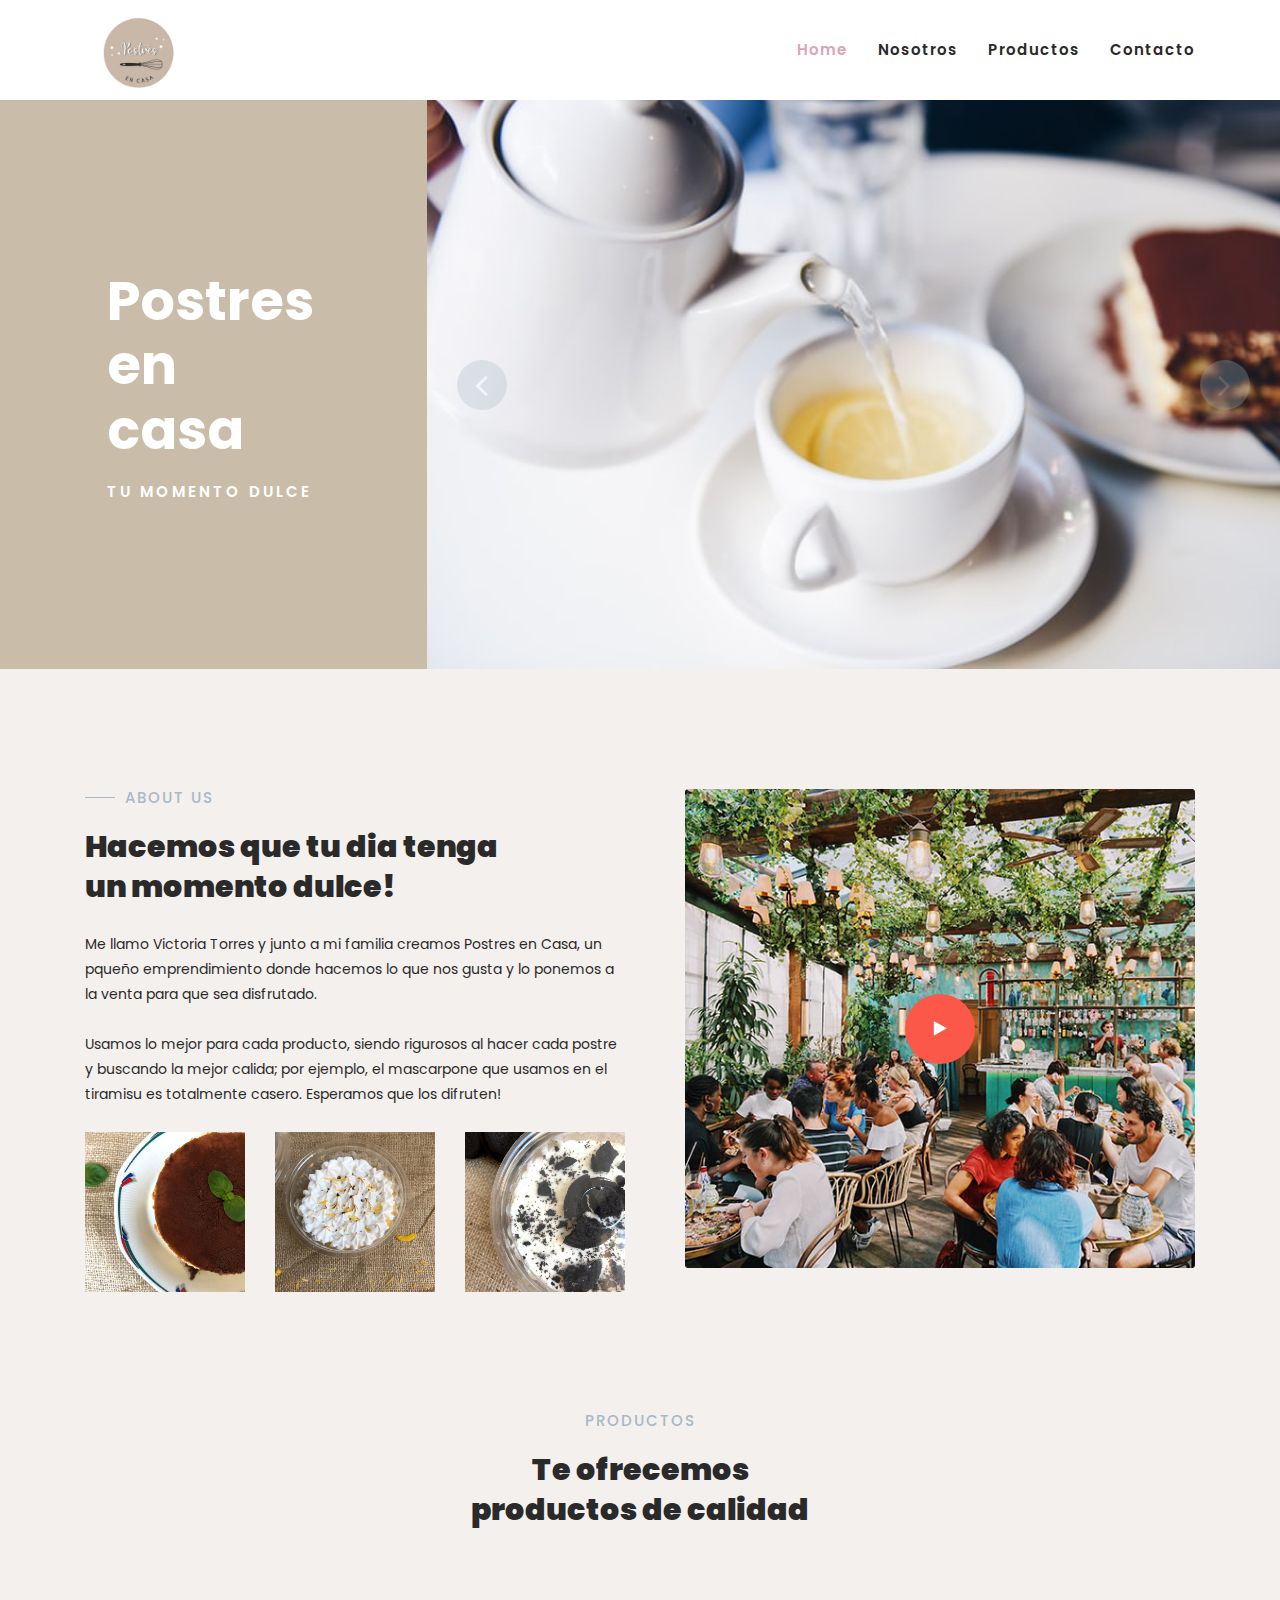
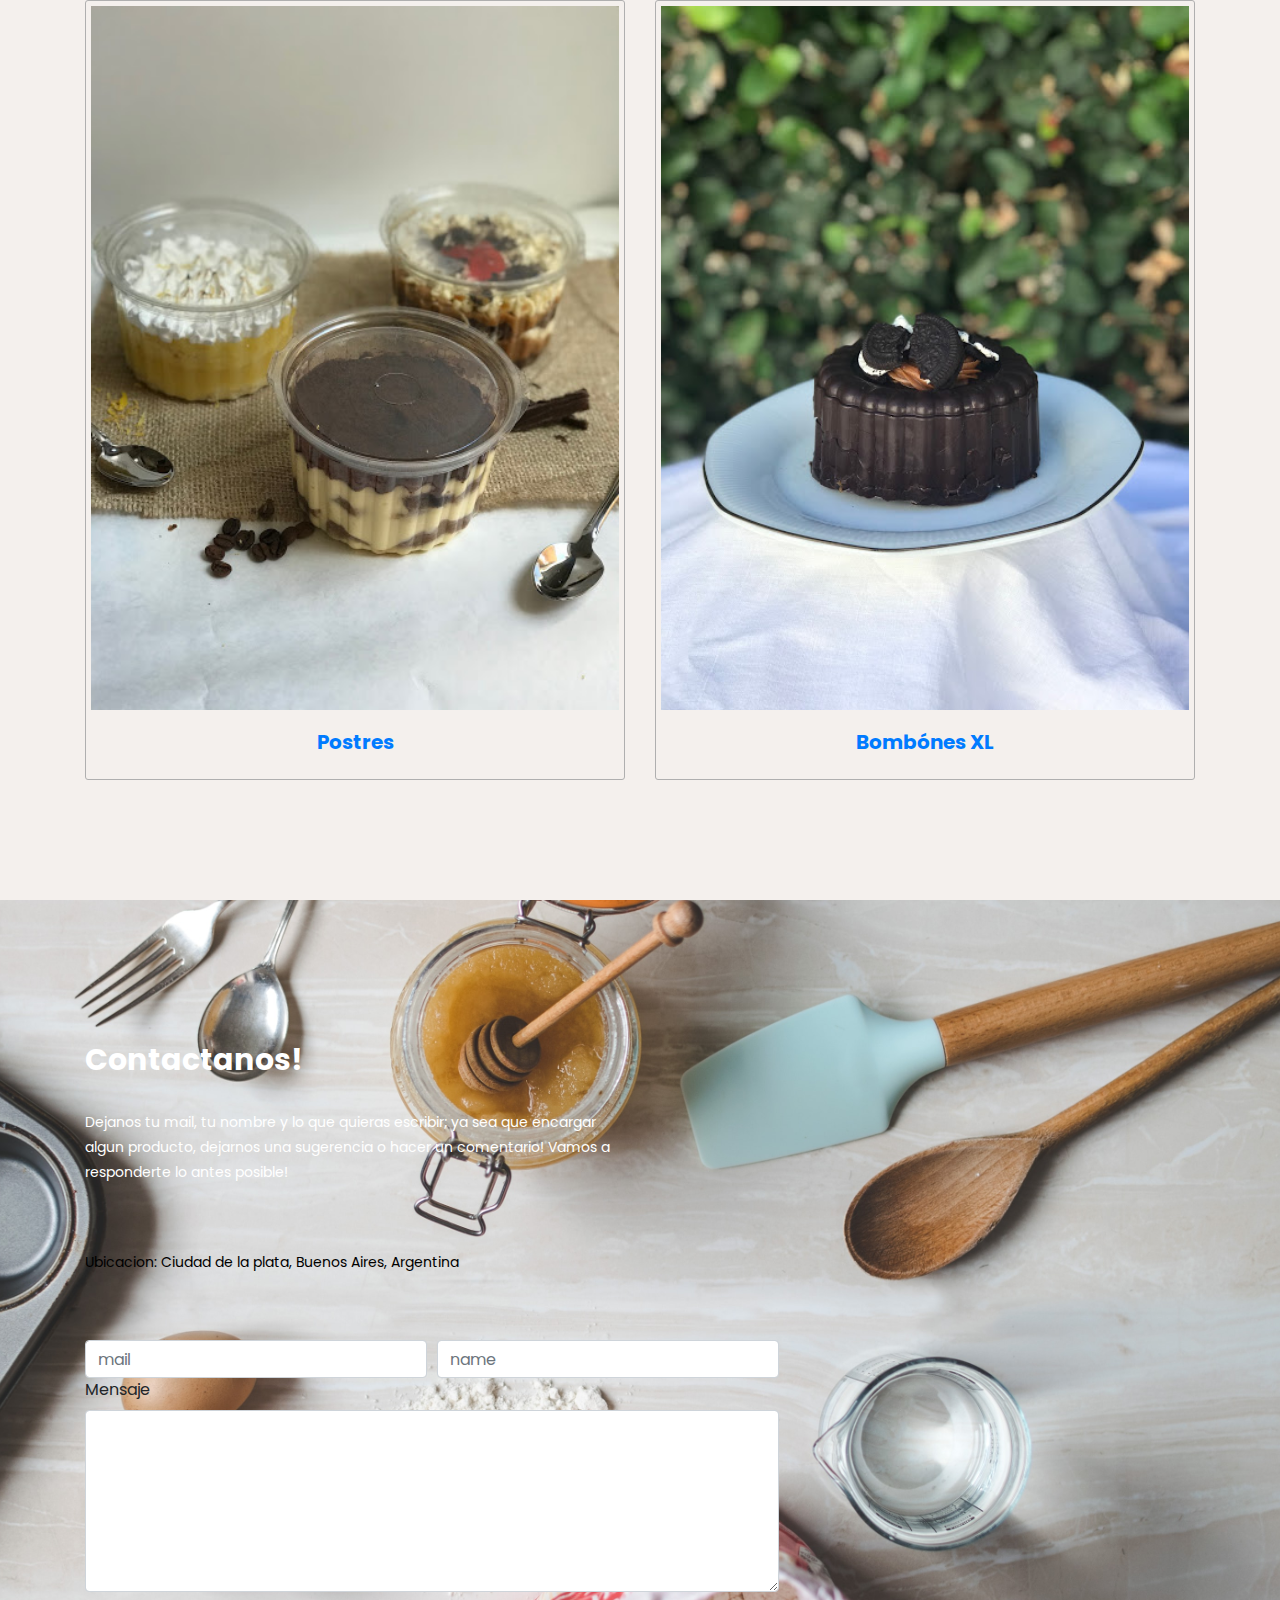
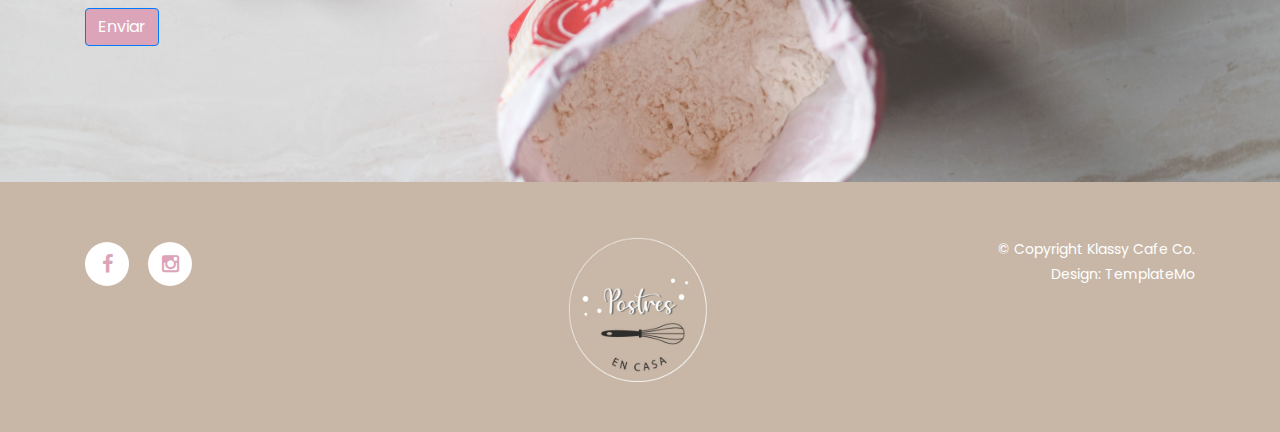
==== commit 12c0bca2: "Update index.html" ====
--- a/index.html
+++ b/index.html
@@ -102,21 +102,21 @@
                           <!-- Item -->
                           <div class="item">
                             <div class="img-fill">
-                                <img src="assets/images/tiramisu-2.jpg" alt="">
+                                 <img src="assets/images/tiramisu-5.jpg" alt="postre tiramisu">
                             </div>
                           </div>
                           <!-- // Item -->
                           <!-- Item -->
                           <div class="item">
                             <div class="img-fill">
-                                <img src="assets/images/limon.jpg" alt="">
+                               <img src="assets/images/merengue.jpg" alt="merengues">
                             </div>
                           </div>
                           <!-- // Item -->
                           <!-- Item -->
                           <div class="item">
                             <div class="img-fill">
-                                <img src="assets/images/brownie-2.jpg" alt="brownie">
+                                <img src="assets/images/brownie-4.jpg" alt="brownie">
                             </div>
                           </div>
                           <!-- // Item -->
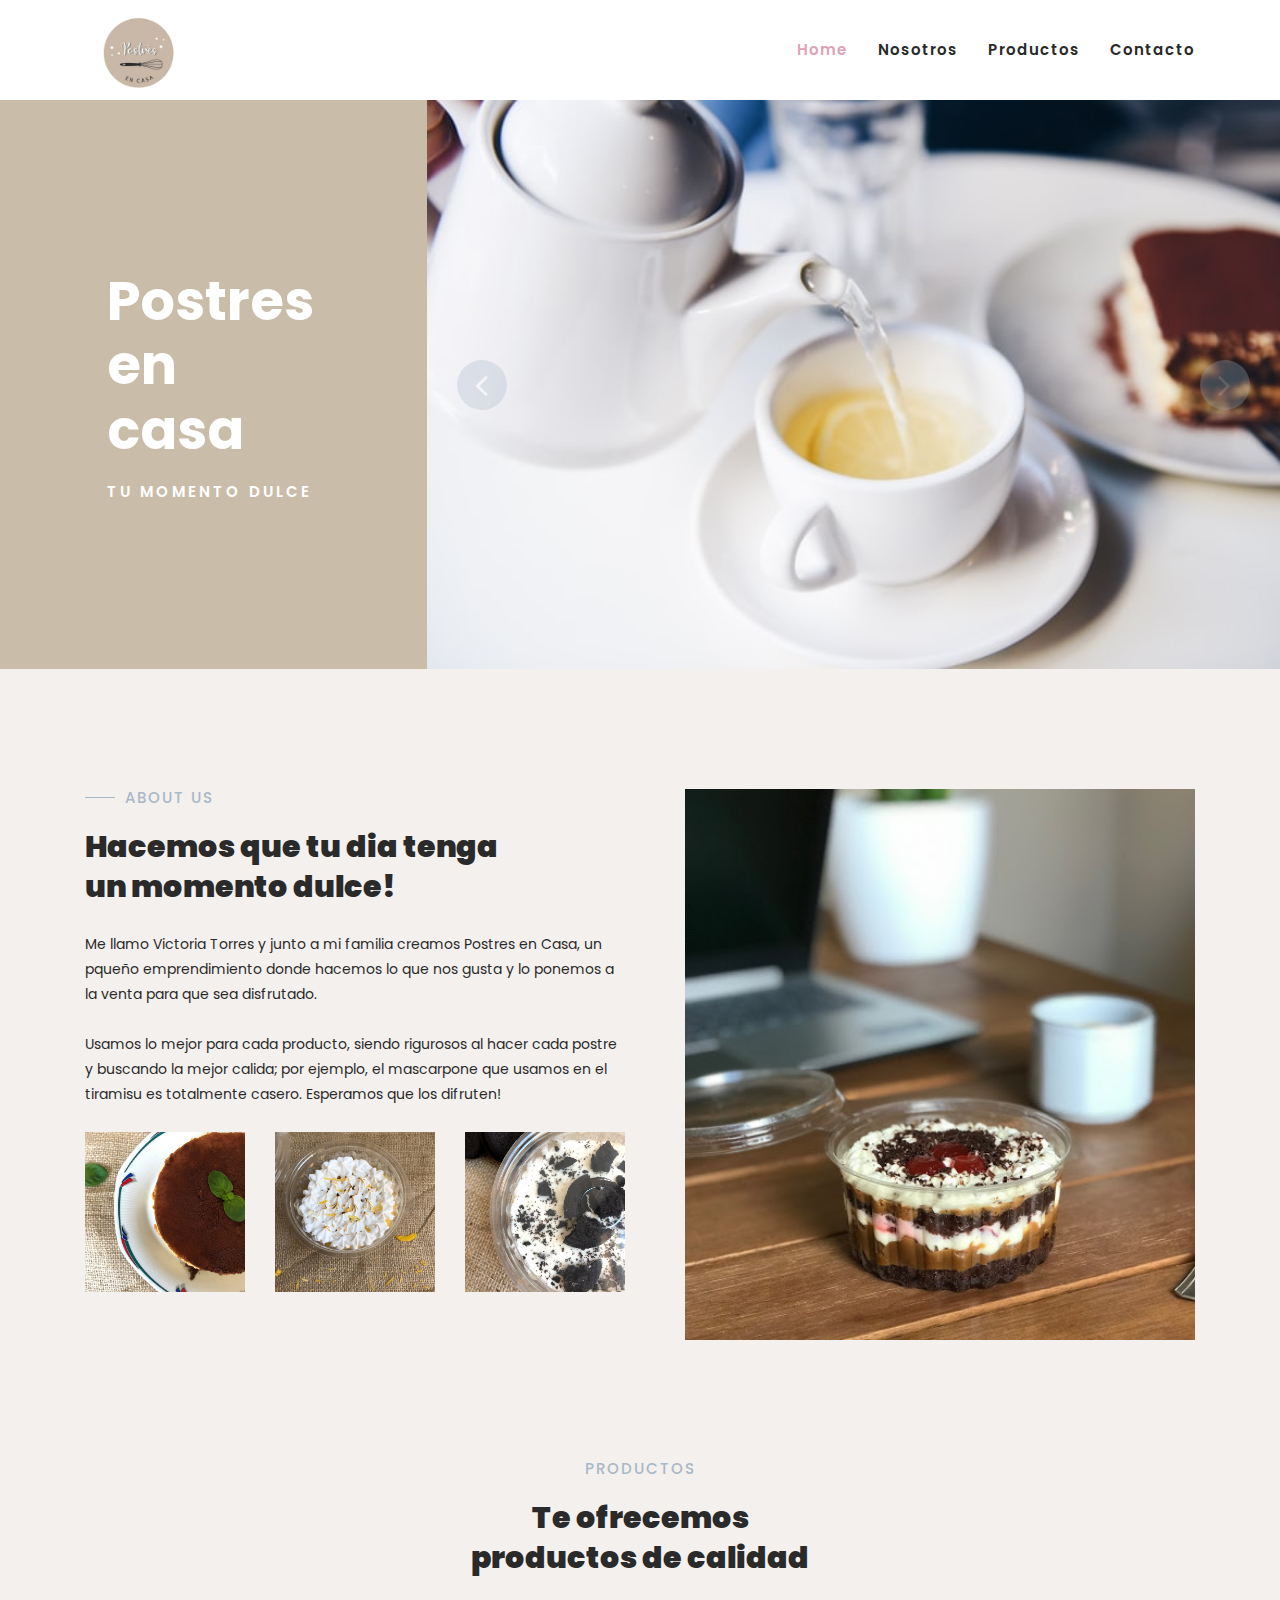
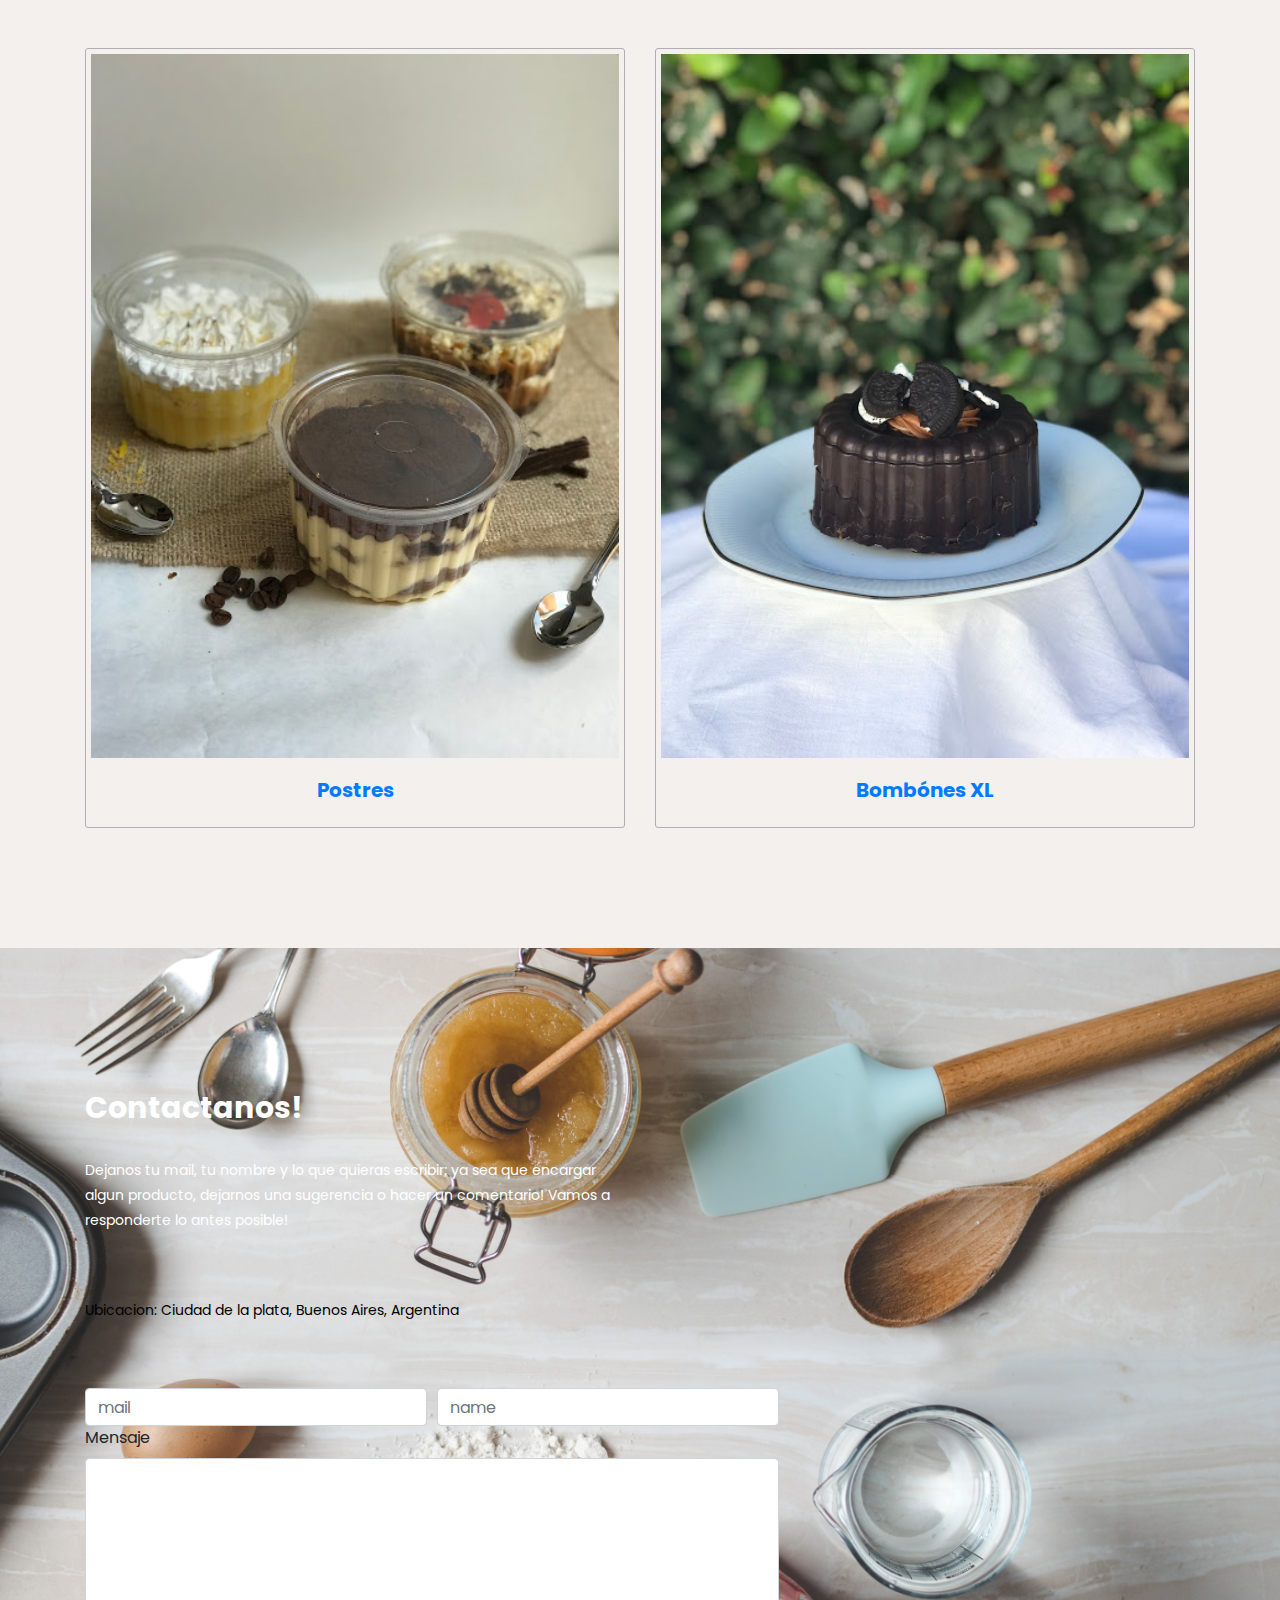
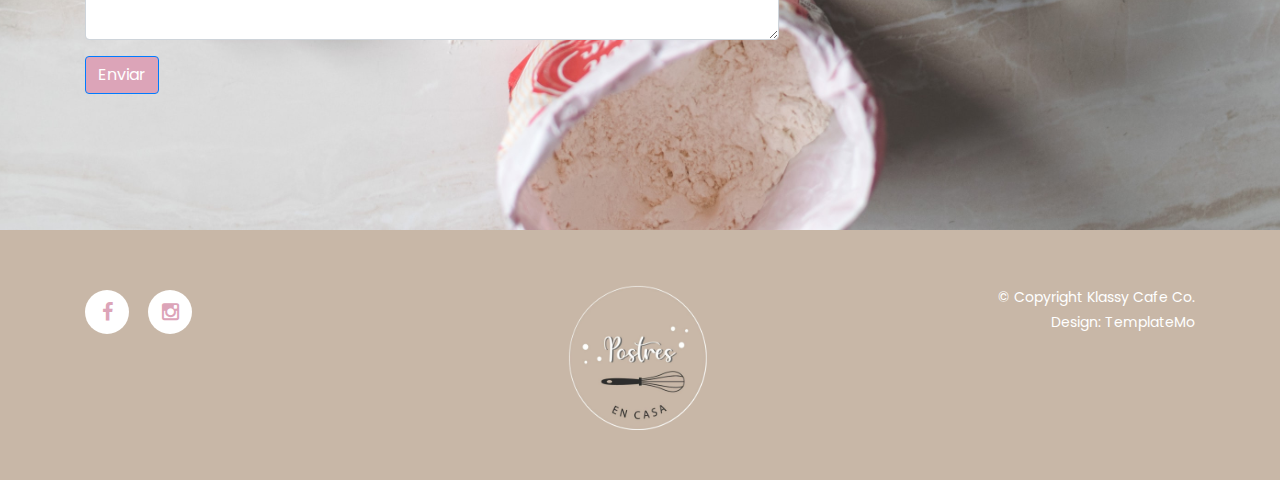
==== commit 8e43b8a8: "Update index.html" ====
--- a/index.html
+++ b/index.html
@@ -109,7 +109,7 @@
                           <!-- Item -->
                           <div class="item">
                             <div class="img-fill">
-                               <img src="assets/images/merengue.jpg" alt="merengues">
+                               <img src="assets/images/merengue.jpg" alt="merengue">
                             </div>
                           </div>
                           <!-- // Item -->
@@ -155,8 +155,8 @@
                 <div class="col-lg-6 col-md-6 col-xs-12">
                     <div class="right-content">
                         <div class="thumb">
-                            <a rel="nofollow" href="http://youtube.com"><i class="fa fa-play"></i></a>
-                            <img src="assets/images/about-video-bg.jpg" alt="">
+                          
+                            <img src="assets/images/selva-negra.jpg" alt="selva negra">
                         </div>
                     </div>
                 </div>
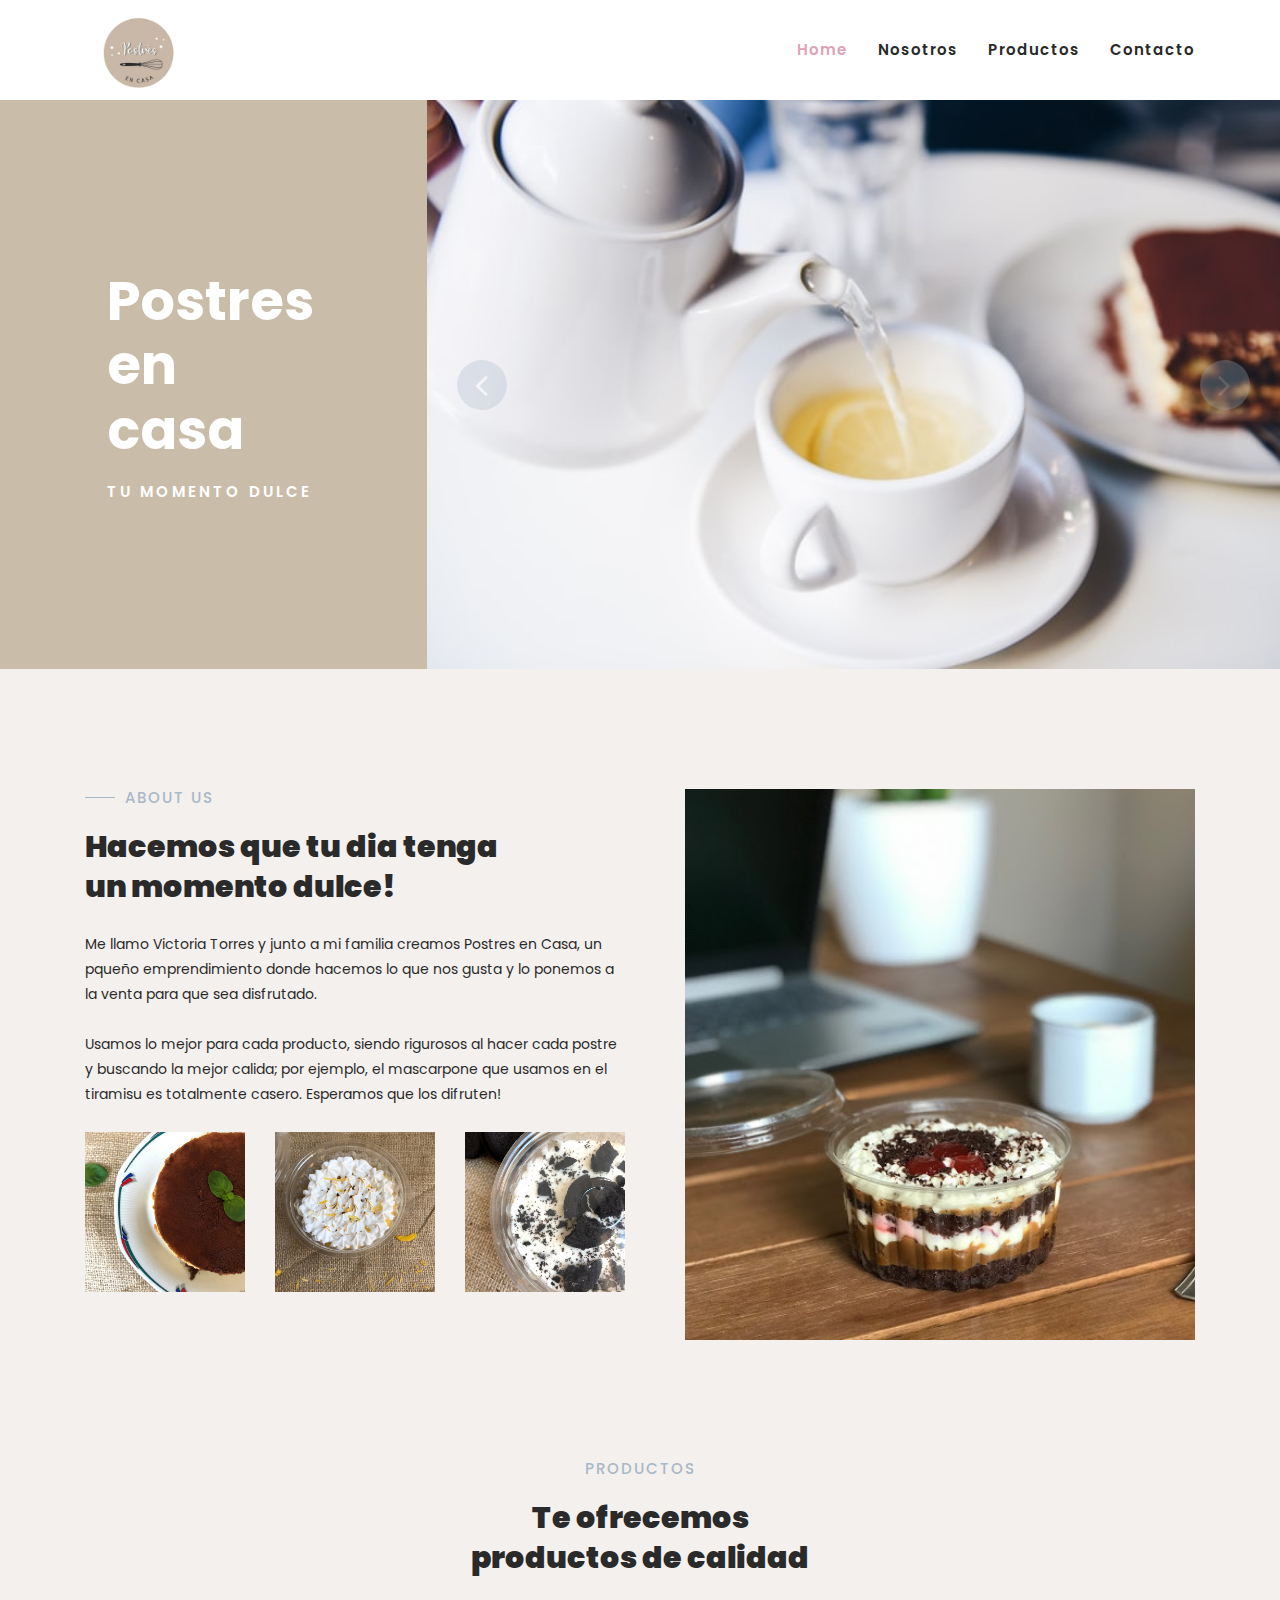
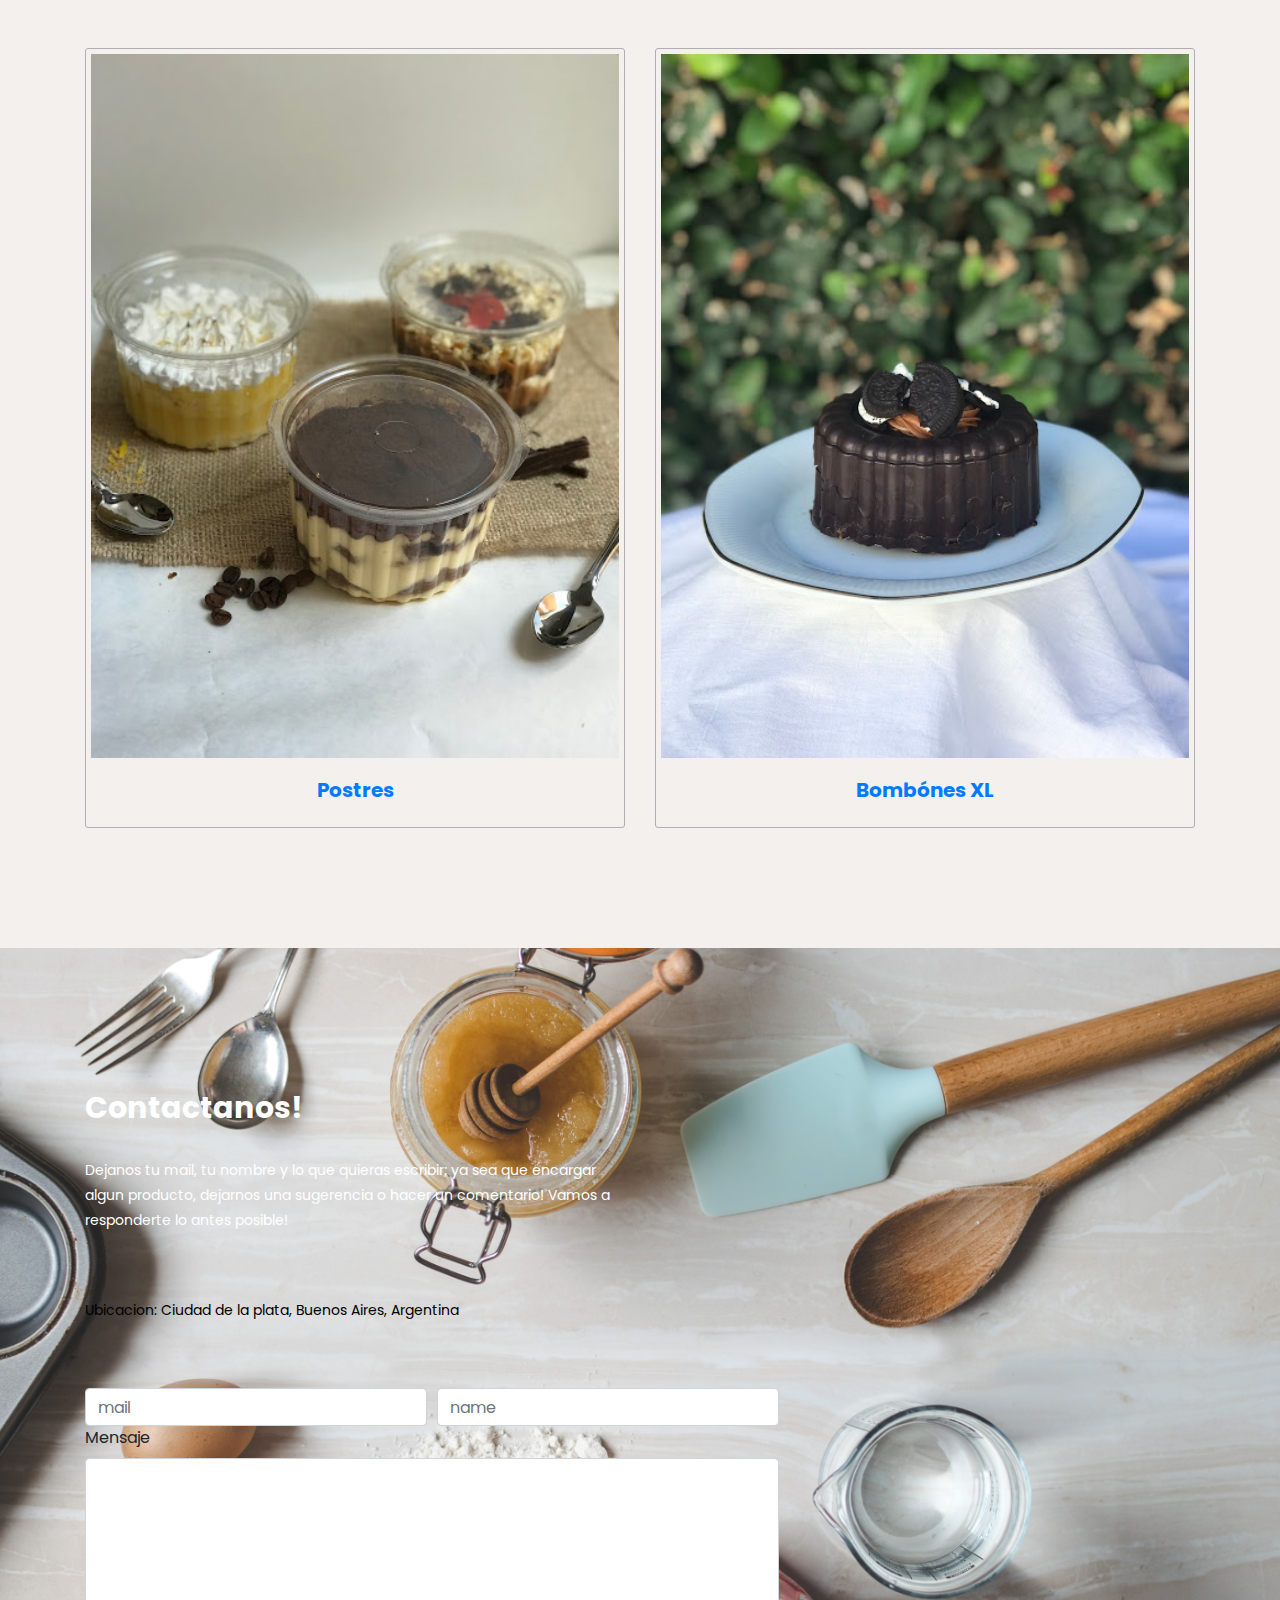
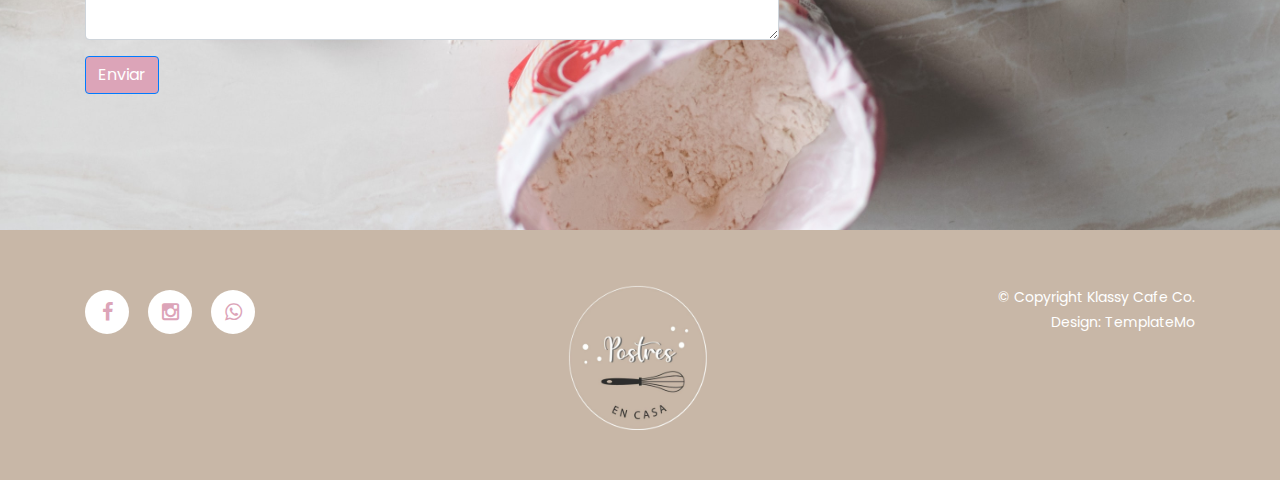
==== commit 80062a2d: "Update index.html" ====
--- a/index.html
+++ b/index.html
@@ -156,7 +156,7 @@
                     <div class="right-content">
                         <div class="thumb">
                           
-                            <img src="assets/images/selva-negra.jpg" alt="selva negra">
+                            <img src="assets/images/selva-negra.jpg" alt=" postre selva negra">
                         </div>
                     </div>
                 </div>
@@ -271,6 +271,7 @@
                                 <li><a href=""><i class="fa fa-facebook"></i></a></li>
 
                                 <li><a href="http://www.instagram.com/postresencasa_lp/" target="_blank"><i class="fa fa-instagram" alt="instagram"></i></a></li>
+                                <li><a href="https://wa.me/5492216166608?text=Hola!" class="whatsapp" target="_blank"> <i class="fa fa-whatsapp whatsapp-icon"></i></a></li>
                             </ul>
                     </div>
                 </div>
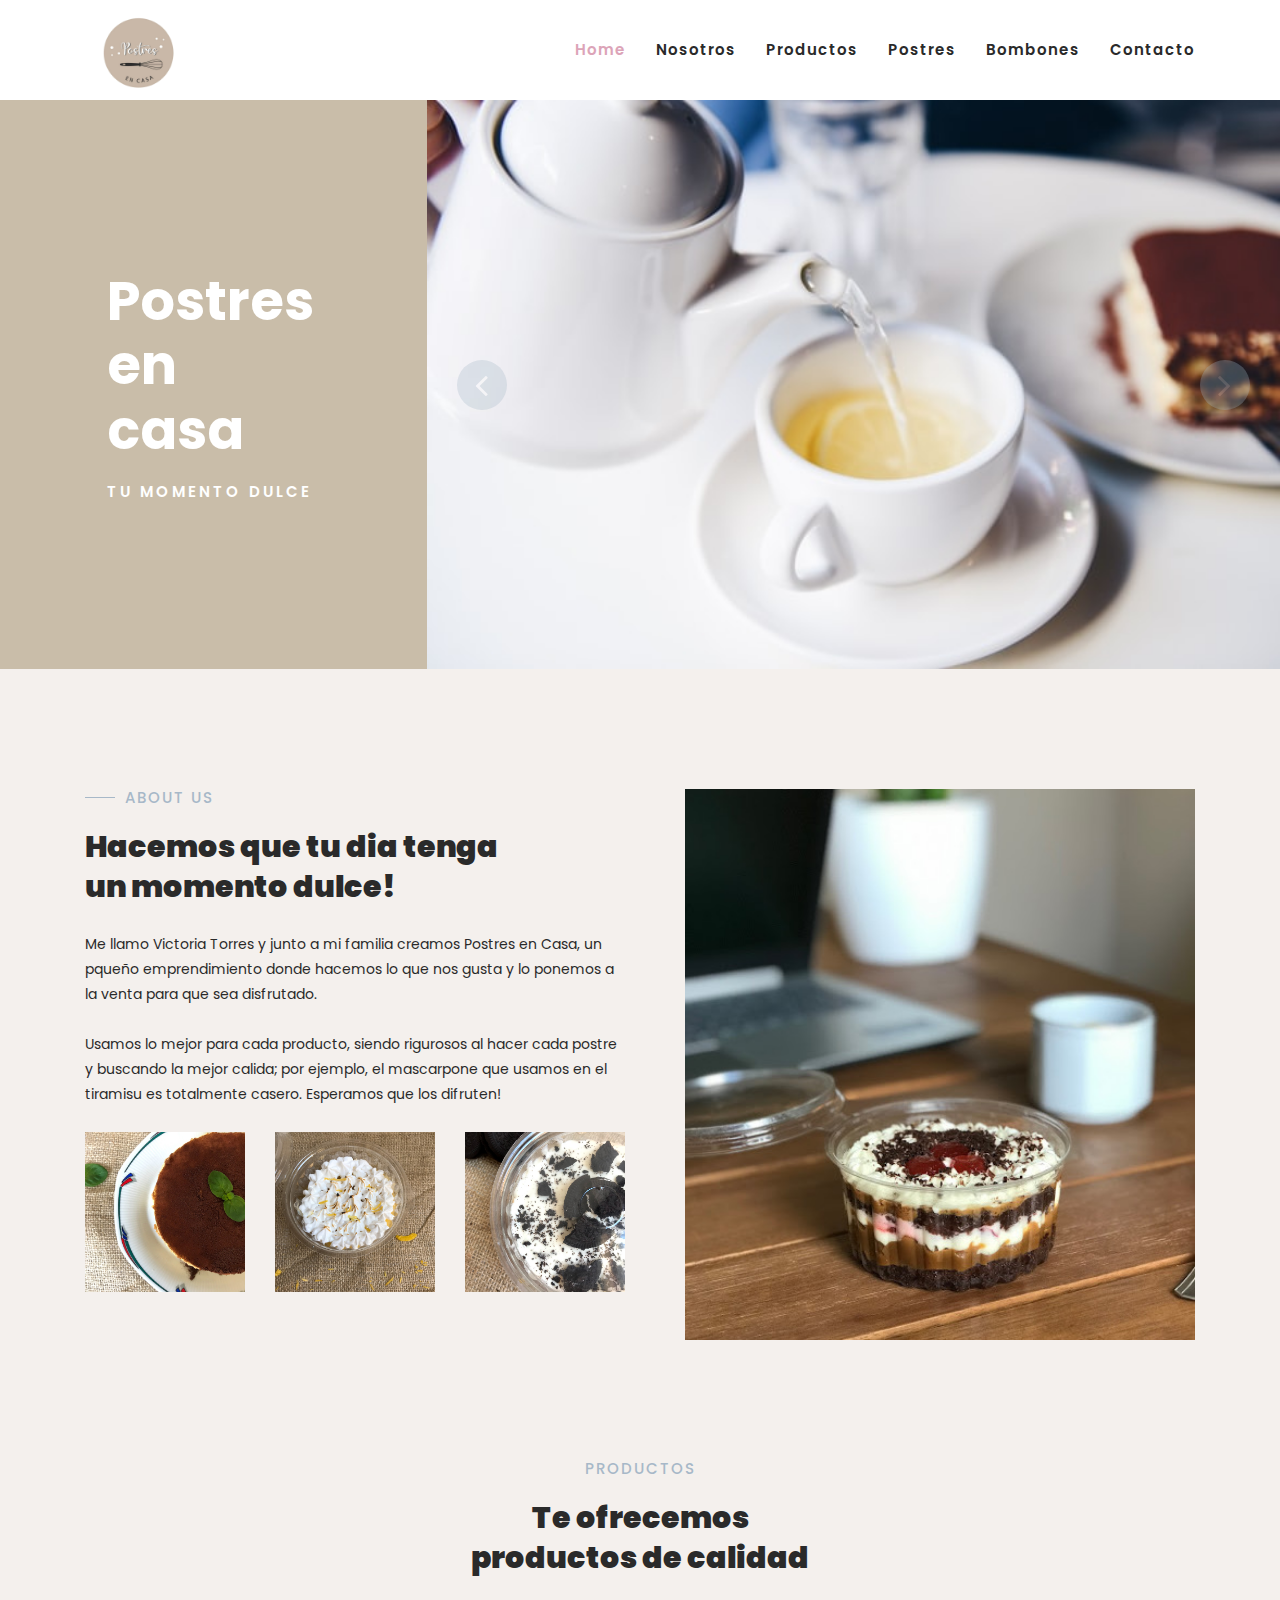
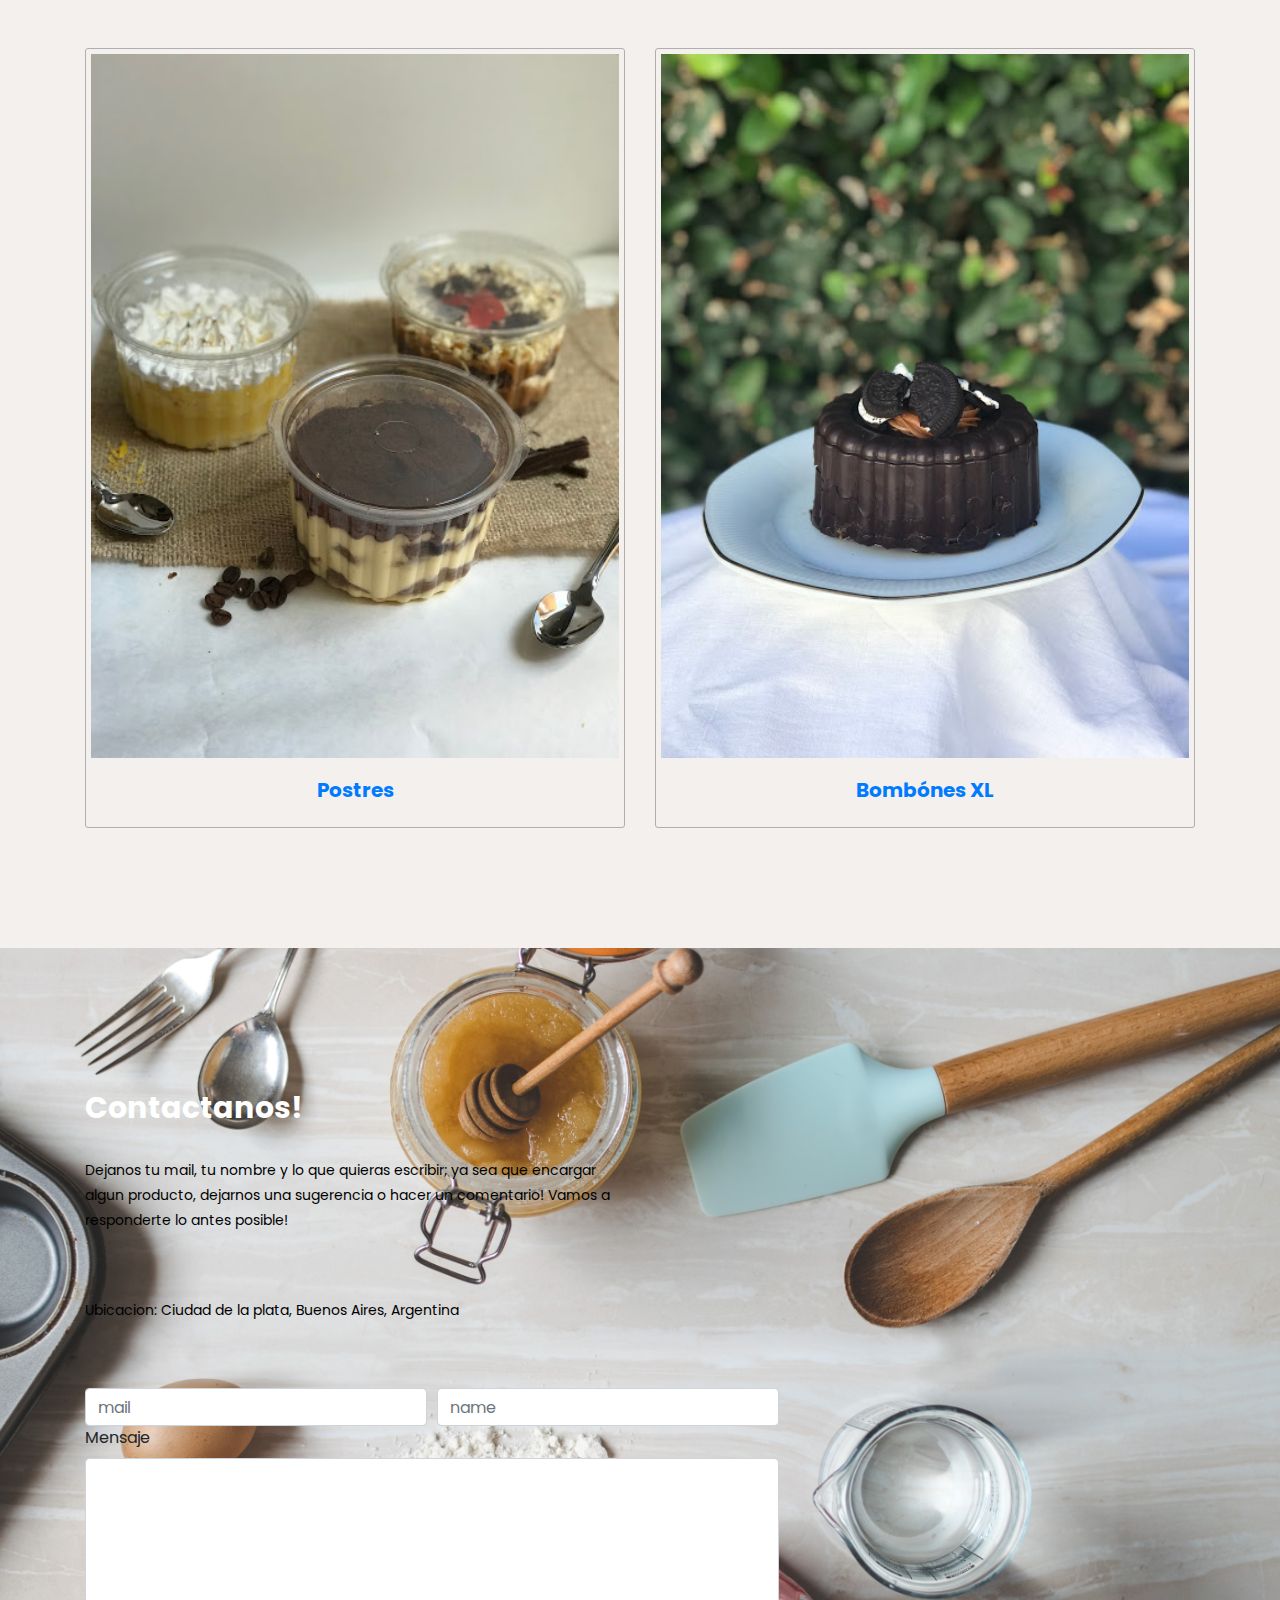
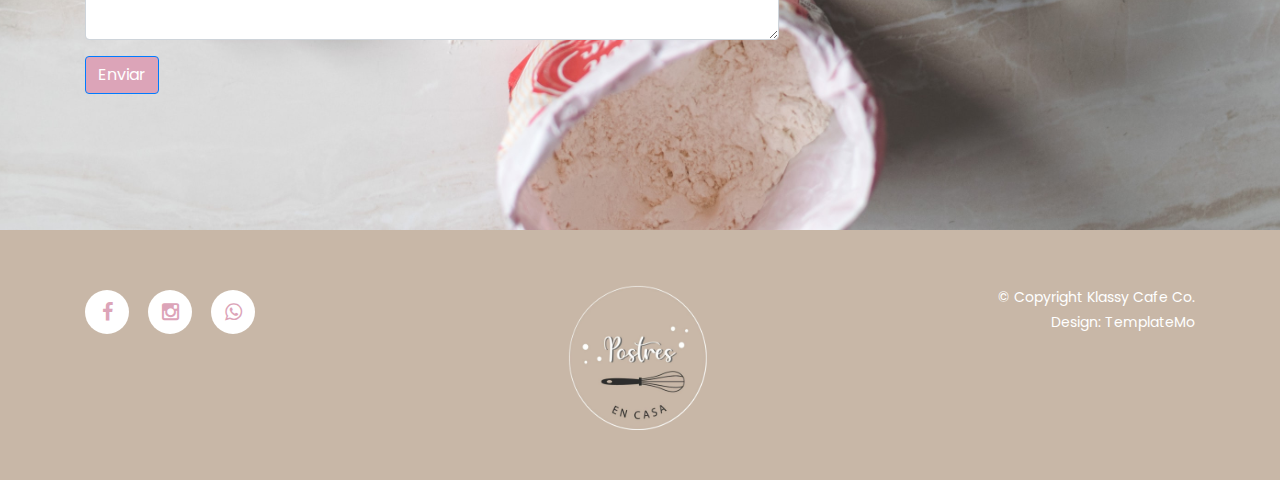
==== commit e9075c45: "Update index.html" ====
--- a/index.html
+++ b/index.html
@@ -67,9 +67,11 @@
                             </li>
                         -->
                             <li class="scroll-to-section"><a href="#chefs">Productos</a></li>
-
-
-                            <!-- <li class=""><a rel="sponsored" href="https://templatemo.com" target="_blank">External URL</a></li> -->
+                           <li class="scroll-to-section"><a href="Postres-pag.html">Postres</a></li>
+                             <li class="scroll-to-section"><a href="bombones.html">Bombones</a></li>
+
+
+                         <!-- <li class=""><a rel="sponsored" href="https://templatemo.com" target="_blank">External URL</a></li> -->
                             <li class="scroll-to-section"><a href="#reservation">Contacto</a></li>
                         </ul>
                         <a class='menu-trigger'>
--- a/assets/css/templatemo-klassy-cafe.css
+++ b/assets/css/templatemo-klassy-cafe.css
@@ -1201,7 +1201,7 @@
 }
 
 #reservation p {
-  color: #fff;
+  color: #000000;
   margin-bottom: 65px;
 }
 
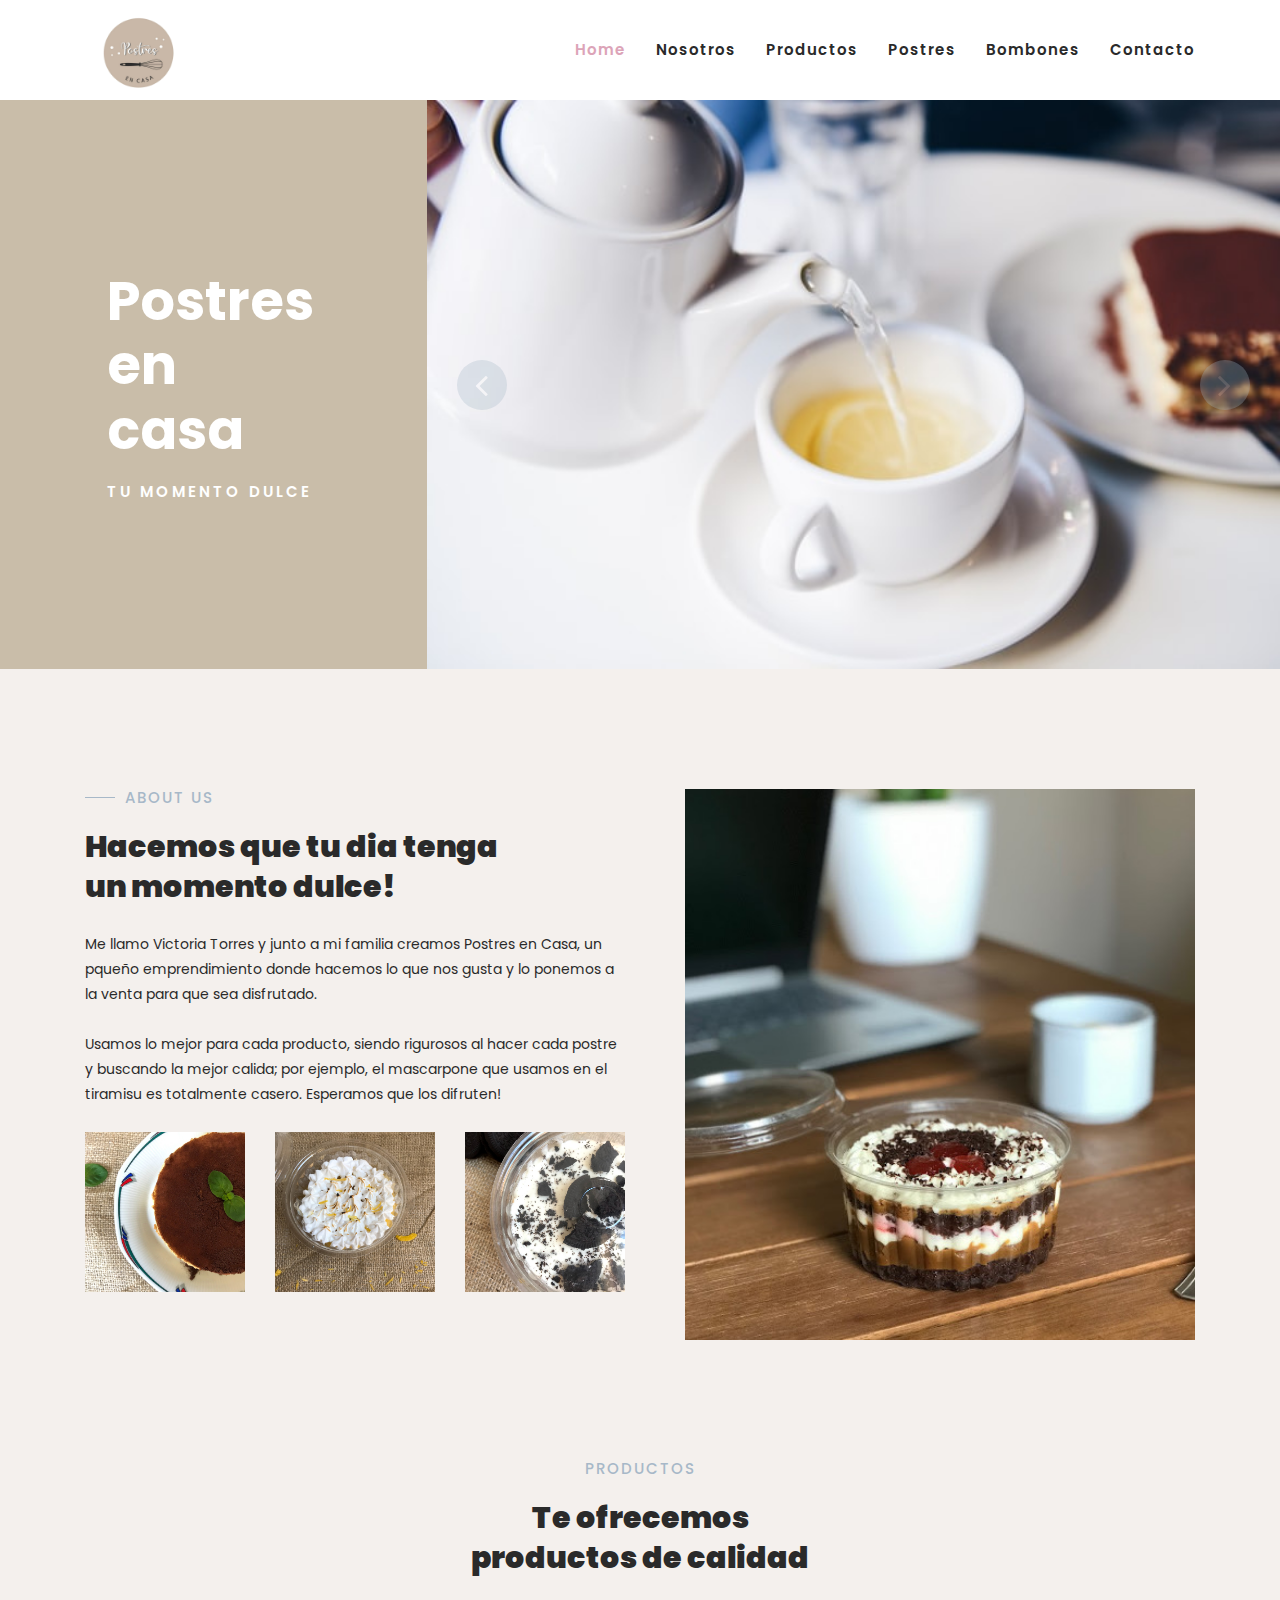
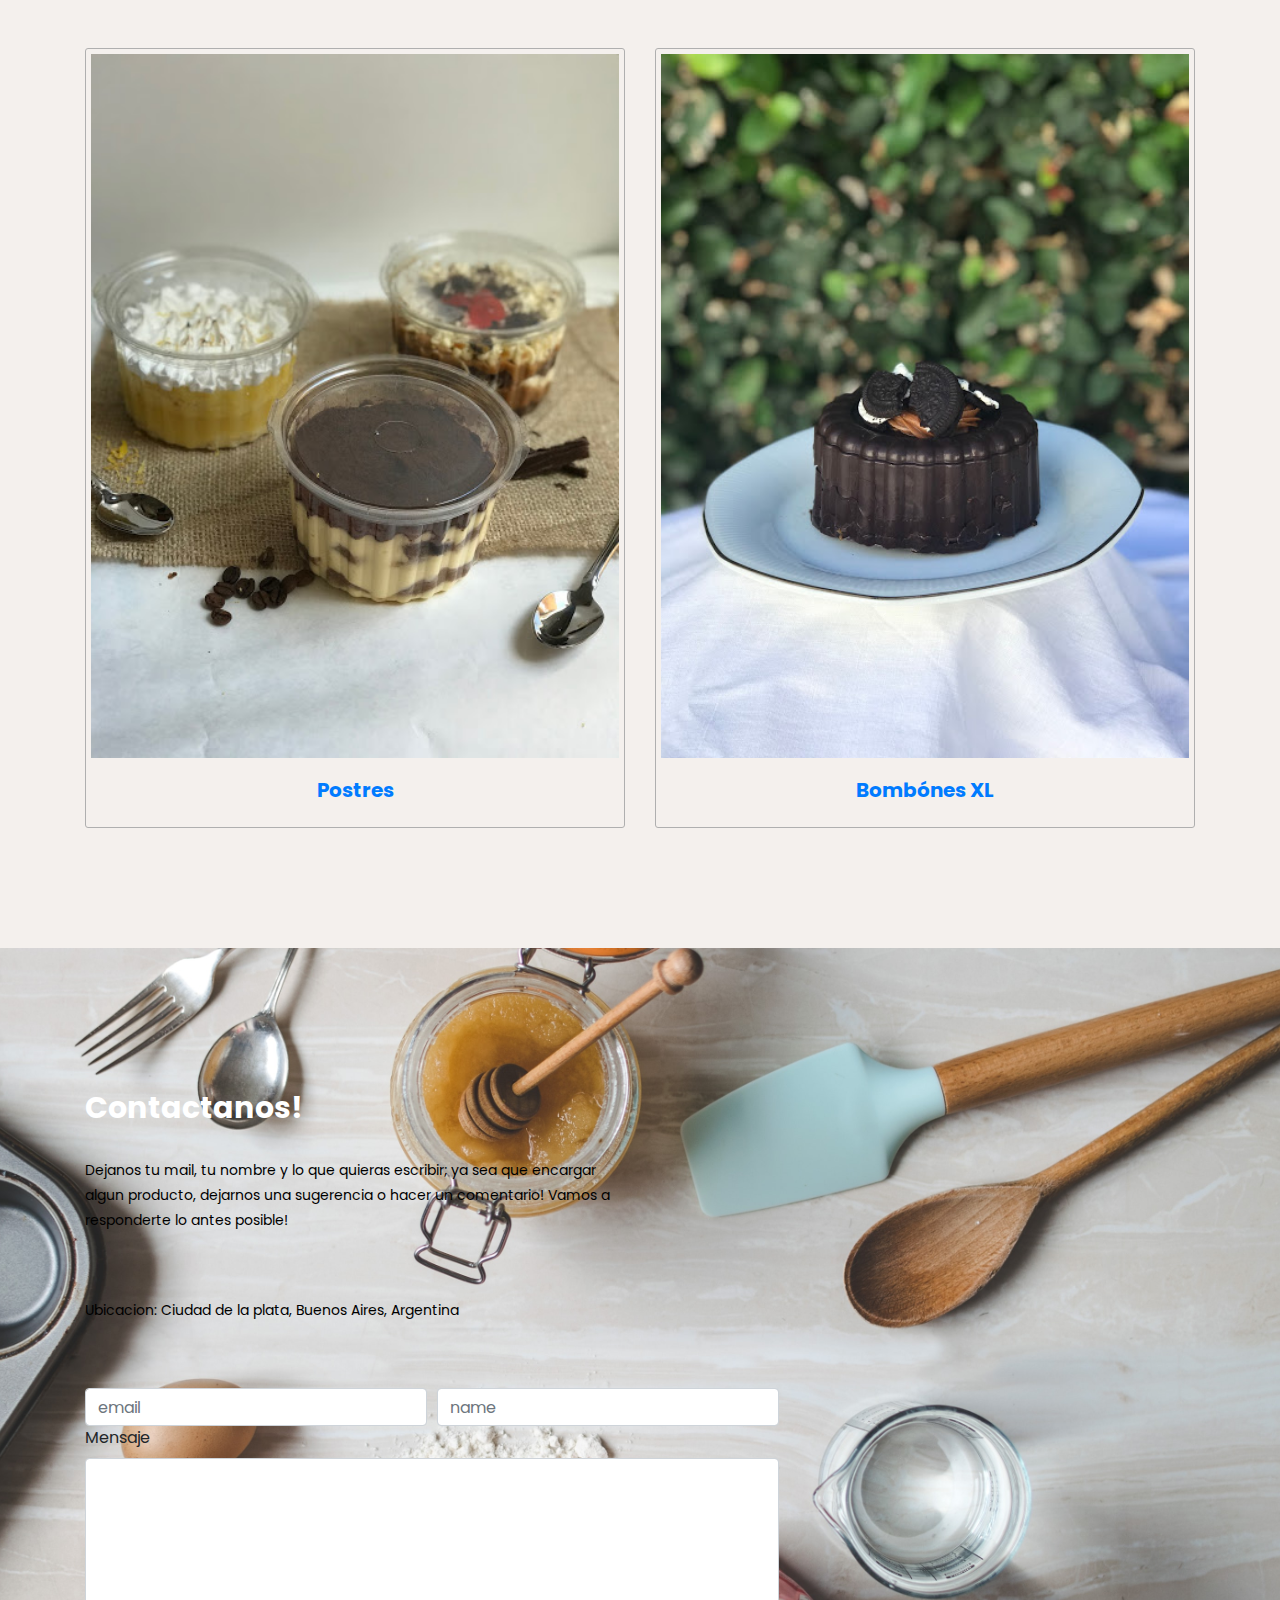
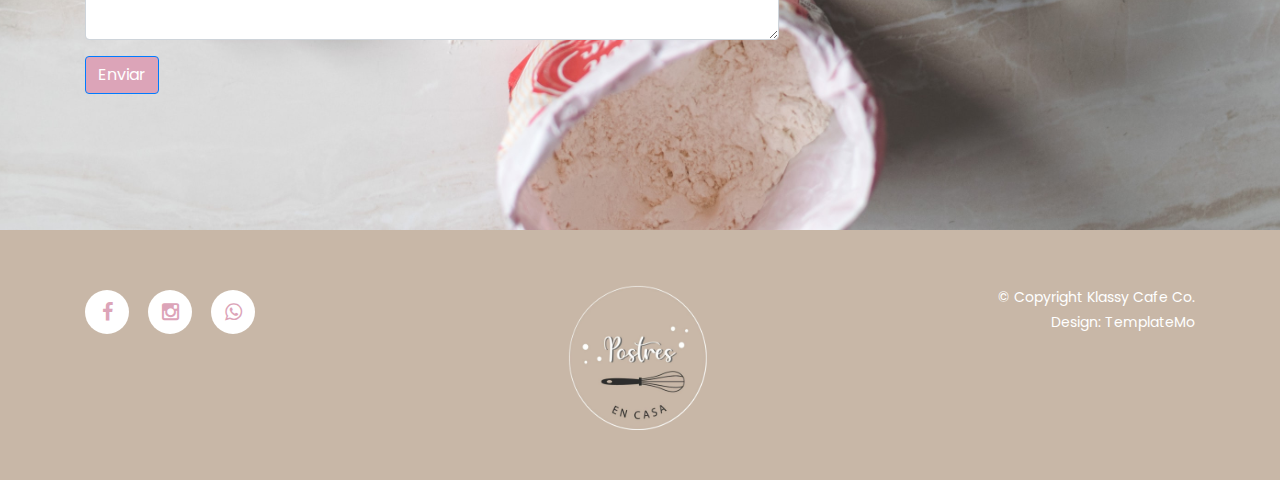
==== commit ef22b89e: "Update index.html" ====
--- a/index.html
+++ b/index.html
@@ -234,7 +234,7 @@
                         <div class="center-text-content">
                     <div class="form-row">
                     <div class="col">
-                      <input type="mail" name="mail" class="form-control" placeholder="mail">
+                      <input type="email" name="mail" class="form-control" placeholder="email">
                     </div>
                     <div class="col">
                       <input type="name" name="mail" class="form-control" placeholder="name">
